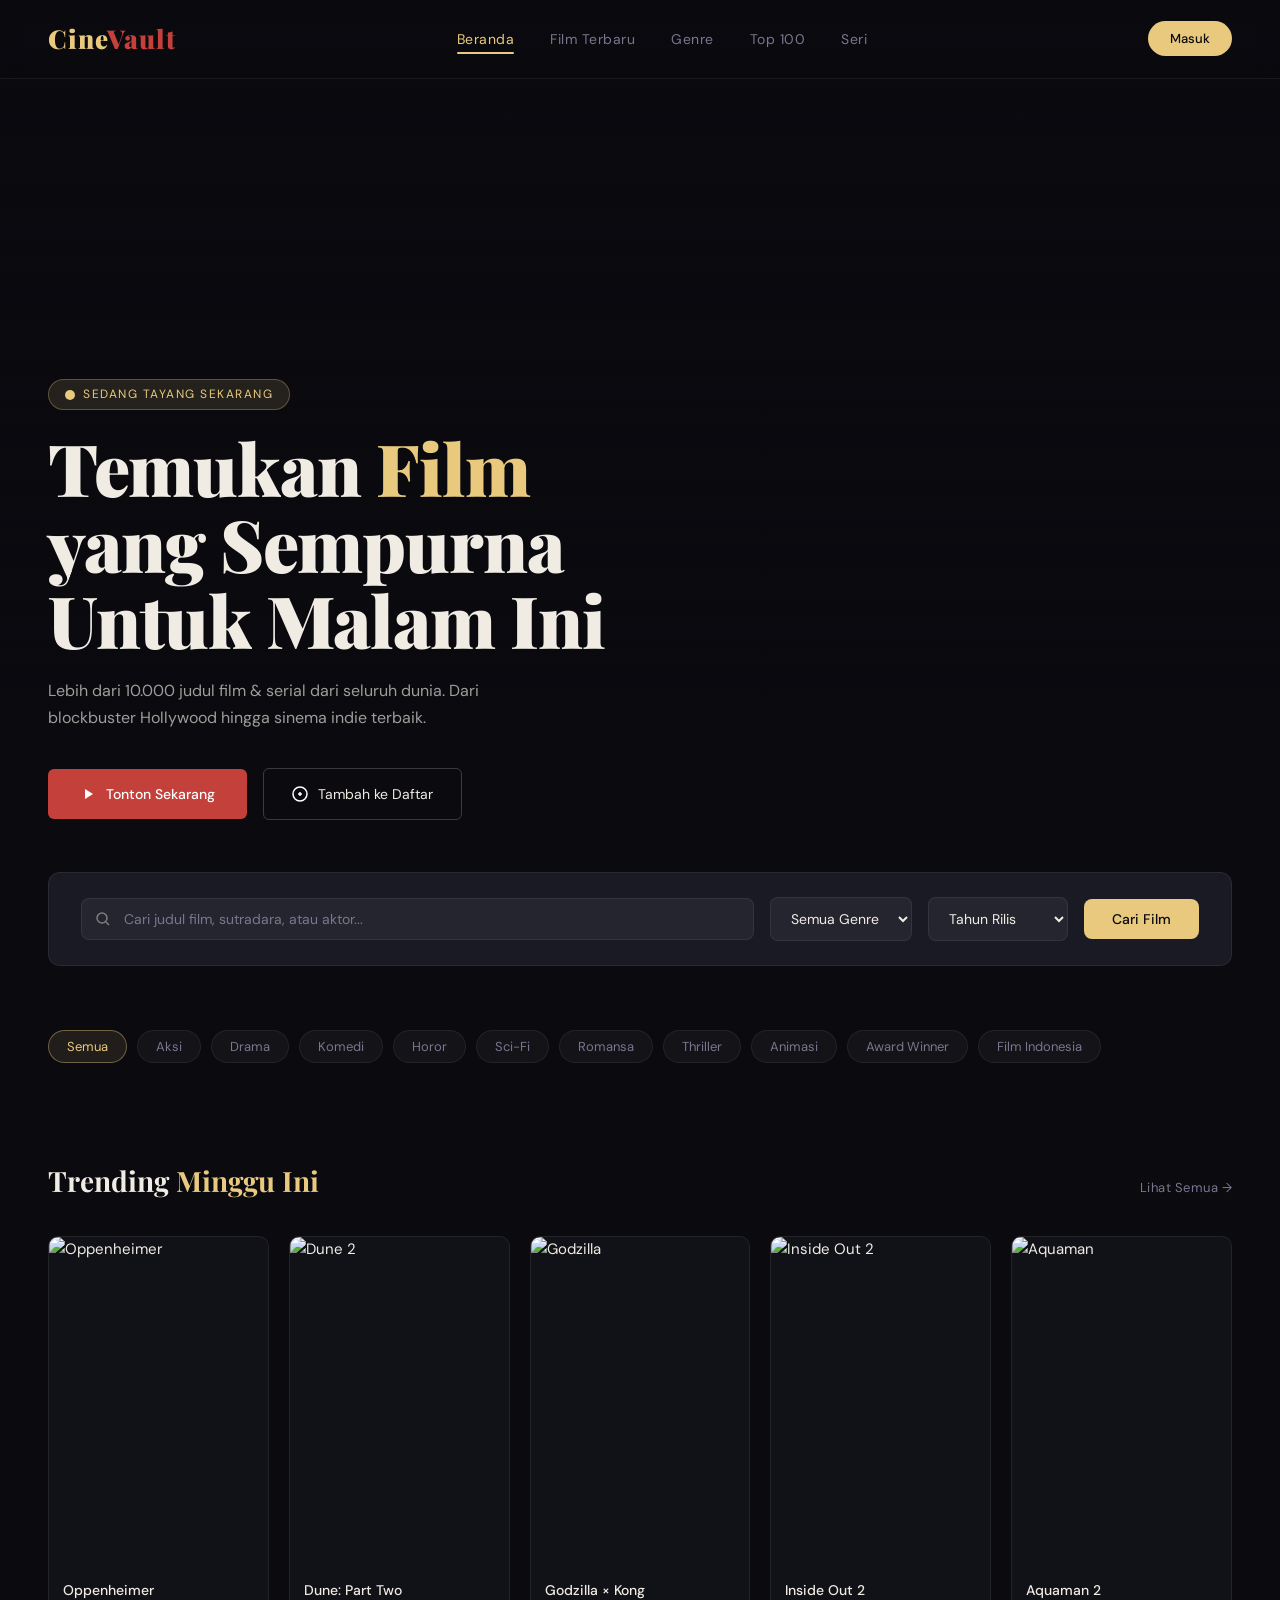
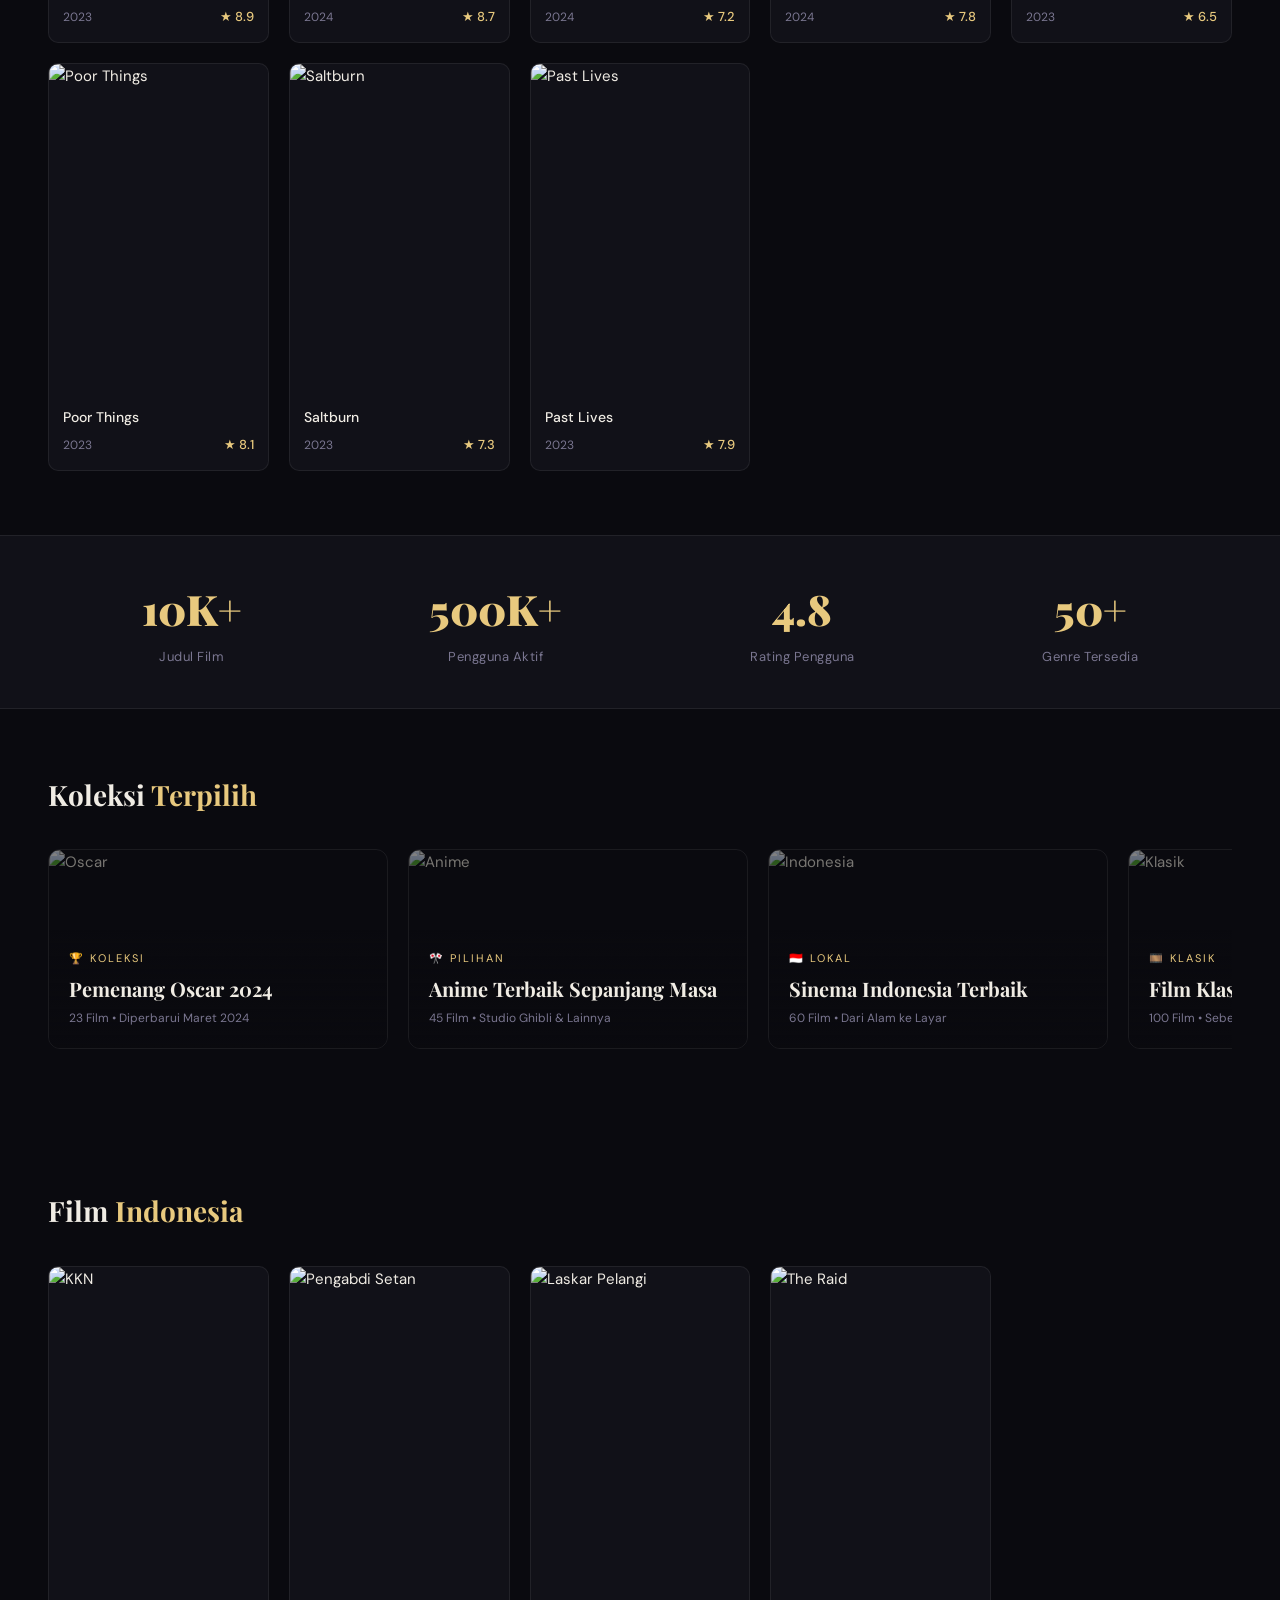
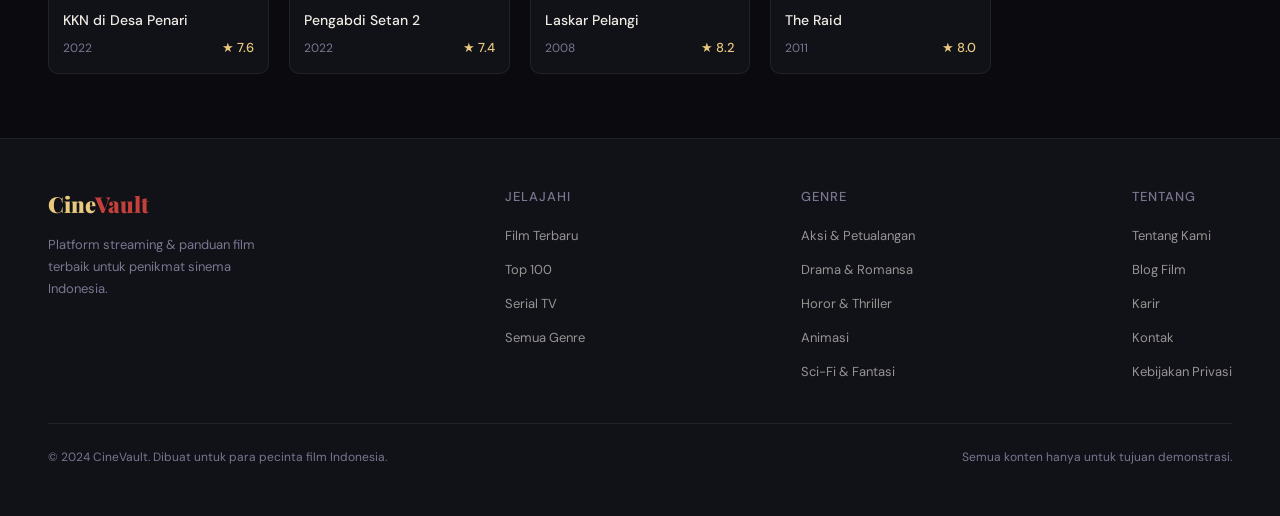
==== cinevault.html @ 52adc34c "feat: add cinevault.js for SPA navigation, modal interactions, and movie data management" ====
﻿<!DOCTYPE html>
<html lang="id">
<head>
<meta charset="UTF-8">
<meta name="viewport" content="width=device-width, initial-scale=1.0">
<title>CineVault - Temukan Film Terbaik</title>
<link href="https://fonts.googleapis.com/css2?family=Playfair+Display:wght@400;700;900&family=DM+Sans:wght@300;400;500&display=swap" rel="stylesheet">
<link rel="stylesheet" href="cinevault.css">
</head>
<body>

<!-- NAVBAR -->
<nav>
  <a class="logo" href="#" onclick="navigateTo('beranda'); return false;">Cine<span>Vault</span></a>
  <ul>
    <li><a href="#" data-page="beranda" onclick="navigateTo('beranda'); return false;">Beranda</a></li>
    <li><a href="#" data-page="terbaru" onclick="navigateTo('terbaru'); return false;">Film Terbaru</a></li>
    <li><a href="#" data-page="genre" onclick="navigateTo('genre'); return false;">Genre</a></li>
    <li><a href="#" data-page="top100" onclick="navigateTo('top100'); return false;">Top 100</a></li>
    <li><a href="#" data-page="seri" onclick="navigateTo('seri'); return false;">Seri</a></li>
  </ul>
  <button class="nav-btn">Masuk</button>
</nav>

<!-- ==================== PAGE: BERANDA ==================== -->
<div id="page-beranda" class="page active">

  <div class="hero">
    <div class="hero-bg"></div>
    <div class="hero-gradient"></div>
    <div class="hero-content">
      <div class="hero-badge">
        <svg width="10" height="10" viewBox="0 0 10 10"><circle cx="5" cy="5" r="5" fill="#e8c97e"/></svg>
        Sedang Tayang Sekarang
      </div>
      <h1>Temukan <em>Film</em><br>yang Sempurna<br>Untuk Malam Ini</h1>
      <p>Lebih dari 10.000 judul film & serial dari seluruh dunia. Dari blockbuster Hollywood hingga sinema indie terbaik.</p>
      <div class="hero-actions">
        <a class="btn-primary" href="#" onclick="openModal('oppenheimer'); return false;">
          <svg width="16" height="16" viewBox="0 0 16 16" fill="white"><polygon points="5,3 13,8 5,13"/></svg>
          Tonton Sekarang
        </a>
        <a class="btn-secondary" href="#">
          <svg width="16" height="16" viewBox="0 0 16 16" fill="none" stroke="white" stroke-width="1.5"><circle cx="8" cy="8" r="7"/><path d="M6 8h4M8 6v4"/></svg>
          Tambah ke Daftar
        </a>
      </div>
    </div>
  </div>

  <div class="search-bar">
    <div class="search-input-wrap">
      <svg width="16" height="16" viewBox="0 0 16 16" fill="none" stroke="white" stroke-width="1.5"><circle cx="7" cy="7" r="5"/><path d="m11 11 3 3"/></svg>
      <input class="search-input" type="text" placeholder="Cari judul film, sutradara, atau aktor...">
    </div>
    <select class="genre-select">
      <option>Semua Genre</option>
      <option>Aksi</option><option>Drama</option><option>Komedi</option>
      <option>Horor</option><option>Sci-Fi</option><option>Romansa</option>
      <option>Thriller</option><option>Animasi</option>
    </select>
    <select class="genre-select">
      <option>Tahun Rilis</option>
      <option>2024</option><option>2023</option><option>2022</option>
      <option>2010-2020</option><option>Klasik</option>
    </select>
    <button class="search-btn">Cari Film</button>
  </div>

  <section style="padding-bottom: 0;">
    <div class="genre-pills">
      <button class="genre-pill active">Semua</button>
      <button class="genre-pill">Aksi</button>
      <button class="genre-pill">Drama</button>
      <button class="genre-pill">Komedi</button>
      <button class="genre-pill">Horor</button>
      <button class="genre-pill">Sci-Fi</button>
      <button class="genre-pill">Romansa</button>
      <button class="genre-pill">Thriller</button>
      <button class="genre-pill">Animasi</button>
      <button class="genre-pill">Award Winner</button>
      <button class="genre-pill">Film Indonesia</button>
    </div>
  </section>

  <section>
    <div class="section-header">
      <h2 class="section-title">Trending <span>Minggu Ini</span></h2>
      <a class="see-all" href="#" onclick="navigateTo('terbaru'); return false;">Lihat Semua →</a>
    </div>
    <div class="movie-grid">
      <div class="movie-card" onclick="openModal('oppenheimer')">
        <img class="movie-poster" src="https://images.unsplash.com/photo-1594908900066-3f47337549d8?w=400&q=80" alt="Oppenheimer">
        <div class="movie-overlay"><div class="overlay-genre">Biografi • Drama</div><div class="overlay-desc">Kisah J. Robert Oppenheimer dan perannya dalam pengembangan bom atom selama Perang Dunia II.</div><button class="overlay-btn">▶ Tonton</button></div>
        <div class="movie-info"><div class="movie-title">Oppenheimer</div><div class="movie-meta"><span class="movie-year">2023</span><span class="movie-rating">★ 8.9</span></div></div>
      </div>
      <div class="movie-card" onclick="openModal('dune2')">
        <img class="movie-poster" src="https://images.unsplash.com/photo-1446776877081-d282a0f896e2?w=400&q=80" alt="Dune 2">
        <div class="movie-overlay"><div class="overlay-genre">Sci-Fi • Petualangan</div><div class="overlay-desc">Paul Atreides bersatu dengan Chani dan Fremen untuk melakukan perang suci melawan para penindas.</div><button class="overlay-btn">▶ Tonton</button></div>
        <div class="movie-info"><div class="movie-title">Dune: Part Two</div><div class="movie-meta"><span class="movie-year">2024</span><span class="movie-rating">★ 8.7</span></div></div>
      </div>
      <div class="movie-card" onclick="openModal('godzilla')">
        <img class="movie-poster" src="https://images.unsplash.com/photo-1485846234645-a62644f84728?w=400&q=80" alt="Godzilla">
        <div class="movie-overlay"><div class="overlay-genre">Aksi • Monster</div><div class="overlay-desc">Godzilla berhadapan dengan ancaman baru yang lebih mematikan dari kedalaman samudra.</div><button class="overlay-btn">▶ Tonton</button></div>
        <div class="movie-info"><div class="movie-title">Godzilla × Kong</div><div class="movie-meta"><span class="movie-year">2024</span><span class="movie-rating">★ 7.2</span></div></div>
      </div>
      <div class="movie-card" onclick="openModal('inside')">
        <img class="movie-poster" src="https://images.unsplash.com/photo-1519682337058-a94d519337bc?w=400&q=80" alt="Inside Out 2">
        <div class="movie-overlay"><div class="overlay-genre">Animasi • Keluarga</div><div class="overlay-desc">Riley kini remaja dan emosi-emosi baru hadir mengguncang dunia dalam dirinya.</div><button class="overlay-btn">▶ Tonton</button></div>
        <div class="movie-info"><div class="movie-title">Inside Out 2</div><div class="movie-meta"><span class="movie-year">2024</span><span class="movie-rating">★ 7.8</span></div></div>
      </div>
      <div class="movie-card">
        <img class="movie-poster" src="https://images.unsplash.com/photo-1509347528160-9a9e33742cdb?w=400&q=80" alt="Aquaman">
        <div class="movie-overlay"><div class="overlay-genre">Superhero • Aksi</div><div class="overlay-desc">Arthur Curry kembali sebagai Aquaman untuk menghadapi ancaman baru dari kedalaman laut.</div><button class="overlay-btn">▶ Tonton</button></div>
        <div class="movie-info"><div class="movie-title">Aquaman 2</div><div class="movie-meta"><span class="movie-year">2023</span><span class="movie-rating">★ 6.5</span></div></div>
      </div>
      <div class="movie-card">
        <img class="movie-poster" src="https://images.unsplash.com/photo-1611095564985-9c2d8c3e8d3a?w=400&q=80" alt="Poor Things">
        <div class="movie-overlay"><div class="overlay-genre">Drama • Fantasi</div><div class="overlay-desc">Seorang wanita muda yang dihidupkan kembali oleh seorang ilmuwan eksentrik menjelajahi dunia.</div><button class="overlay-btn">▶ Tonton</button></div>
        <div class="movie-info"><div class="movie-title">Poor Things</div><div class="movie-meta"><span class="movie-year">2023</span><span class="movie-rating">★ 8.1</span></div></div>
      </div>
      <div class="movie-card">
        <img class="movie-poster" src="https://images.unsplash.com/photo-1542204165-65bf26472b9b?w=400&q=80" alt="Saltburn">
        <div class="movie-overlay"><div class="overlay-genre">Thriller • Drama</div><div class="overlay-desc">Seorang mahasiswa Oxford terobsesi dengan kehidupan mewah teman baru dan keluarganya.</div><button class="overlay-btn">▶ Tonton</button></div>
        <div class="movie-info"><div class="movie-title">Saltburn</div><div class="movie-meta"><span class="movie-year">2023</span><span class="movie-rating">★ 7.3</span></div></div>
      </div>
      <div class="movie-card">
        <img class="movie-poster" src="https://images.unsplash.com/photo-1533562376170-bc66ca7e7e7b?w=400&q=80" alt="Past Lives">
        <div class="movie-overlay"><div class="overlay-genre">Romansa • Drama</div><div class="overlay-desc">Dua sahabat masa kecil yang terpisah bertemu kembali dua puluh tahun kemudian di New York.</div><button class="overlay-btn">▶ Tonton</button></div>
        <div class="movie-info"><div class="movie-title">Past Lives</div><div class="movie-meta"><span class="movie-year">2023</span><span class="movie-rating">★ 7.9</span></div></div>
      </div>
    </div>
  </section>

  <div class="stats-row">
    <div class="stats-inner">
      <div class="stat-item"><div class="stat-number">10K+</div><div class="stat-label">Judul Film</div></div>
      <div class="stat-item"><div class="stat-number">500K+</div><div class="stat-label">Pengguna Aktif</div></div>
      <div class="stat-item"><div class="stat-number">4.8</div><div class="stat-label">Rating Pengguna</div></div>
      <div class="stat-item"><div class="stat-number">50+</div><div class="stat-label">Genre Tersedia</div></div>
    </div>
  </div>

  <section>
    <div class="section-header">
      <h2 class="section-title">Koleksi <span>Terpilih</span></h2>
    </div>
    <div class="featured-scroll">
      <div class="featured-card">
        <img class="featured-bg" src="https://images.unsplash.com/photo-1531259683007-016a7b628fc3?w=700&q=80" alt="Oscar">
        <div class="featured-info"><div class="featured-label">🏆 Koleksi</div><div class="featured-title">Pemenang Oscar 2024</div><div class="featured-sub">23 Film • Diperbarui Maret 2024</div></div>
      </div>
      <div class="featured-card">
        <img class="featured-bg" src="https://images.unsplash.com/photo-1489599849927-2ee91cede3ba?w=700&q=80" alt="Anime">
        <div class="featured-info"><div class="featured-label">🎌 Pilihan</div><div class="featured-title">Anime Terbaik Sepanjang Masa</div><div class="featured-sub">45 Film • Studio Ghibli & Lainnya</div></div>
      </div>
      <div class="featured-card">
        <img class="featured-bg" src="https://images.unsplash.com/photo-1555680202-c86f0e12f086?w=700&q=80" alt="Indonesia">
        <div class="featured-info"><div class="featured-label">🇮🇩 Lokal</div><div class="featured-title">Sinema Indonesia Terbaik</div><div class="featured-sub">60 Film • Dari Alam ke Layar</div></div>
      </div>
      <div class="featured-card">
        <img class="featured-bg" src="https://images.unsplash.com/photo-1440404653325-ab127d49abc1?w=700&q=80" alt="Klasik">
        <div class="featured-info"><div class="featured-label">🎞️ Klasik</div><div class="featured-title">Film Klasik Wajib Tonton</div><div class="featured-sub">100 Film • Sebelum Era Digital</div></div>
      </div>
    </div>
  </section>

  <section>
    <div class="section-header">
      <h2 class="section-title">Film <span>Indonesia</span></h2>
    </div>
    <div class="movie-grid">
      <div class="movie-card">
        <img class="movie-poster" src="https://images.unsplash.com/photo-1552083375-1447ce886485?w=400&q=80" alt="KKN">
        <div class="movie-overlay"><div class="overlay-genre">Horor • Mistis</div><div class="overlay-desc">Enam mahasiswa KKN mengalami kejadian supranatural yang mengerikan di sebuah desa terpencil.</div><button class="overlay-btn">▶ Tonton</button></div>
        <div class="movie-info"><div class="movie-title">KKN di Desa Penari</div><div class="movie-meta"><span class="movie-year">2022</span><span class="movie-rating">★ 7.6</span></div></div>
      </div>
      <div class="movie-card">
        <img class="movie-poster" src="https://images.unsplash.com/photo-1574267432553-4b4628081c31?w=400&q=80" alt="Pengabdi Setan">
        <div class="movie-overlay"><div class="overlay-genre">Horor • Thriller</div><div class="overlay-desc">Teror berlanjut dalam sekuel film horor terlaris Indonesia yang menggemparkan.</div><button class="overlay-btn">▶ Tonton</button></div>
        <div class="movie-info"><div class="movie-title">Pengabdi Setan 2</div><div class="movie-meta"><span class="movie-year">2022</span><span class="movie-rating">★ 7.4</span></div></div>
      </div>
      <div class="movie-card">
        <img class="movie-poster" src="https://images.unsplash.com/photo-1600267204091-5c1ab8b10c02?w=400&q=80" alt="Laskar Pelangi">
        <div class="movie-overlay"><div class="overlay-genre">Drama • Keluarga</div><div class="overlay-desc">Kisah mengharukan tentang ikatan keluarga dan perjuangan dalam balutan keindahan alam Nusantara.</div><button class="overlay-btn">▶ Tonton</button></div>
        <div class="movie-info"><div class="movie-title">Laskar Pelangi</div><div class="movie-meta"><span class="movie-year">2008</span><span class="movie-rating">★ 8.2</span></div></div>
      </div>
      <div class="movie-card">
        <img class="movie-poster" src="https://images.unsplash.com/photo-1506905925346-21bda4d32df4?w=400&q=80" alt="The Raid">
        <div class="movie-overlay"><div class="overlay-genre">Aksi • Laga</div><div class="overlay-desc">Tim SWAT terjebak di sebuah gedung kumuh yang dikuasai bandit berbahaya di Jakarta.</div><button class="overlay-btn">▶ Tonton</button></div>
        <div class="movie-info"><div class="movie-title">The Raid</div><div class="movie-meta"><span class="movie-year">2011</span><span class="movie-rating">★ 8.0</span></div></div>
      </div>
    </div>
  </section>

  <footer>
    <div class="footer-inner">
      <div>
        <div class="footer-logo">Cine<span>Vault</span></div>
        <div class="footer-desc">Platform streaming & panduan film terbaik untuk penikmat sinema Indonesia.</div>
      </div>
      <div class="footer-col">
        <h4>Jelajahi</h4>
        <ul>
          <li><a href="#" onclick="navigateTo('terbaru'); return false;">Film Terbaru</a></li>
          <li><a href="#" onclick="navigateTo('top100'); return false;">Top 100</a></li>
          <li><a href="#" onclick="navigateTo('seri'); return false;">Serial TV</a></li>
          <li><a href="#" onclick="navigateTo('genre'); return false;">Semua Genre</a></li>
        </ul>
      </div>
      <div class="footer-col">
        <h4>Genre</h4>
        <ul>
          <li><a href="#" onclick="navigateTo('genre'); return false;">Aksi & Petualangan</a></li>
          <li><a href="#" onclick="navigateTo('genre'); return false;">Drama & Romansa</a></li>
          <li><a href="#" onclick="navigateTo('genre'); return false;">Horor & Thriller</a></li>
          <li><a href="#" onclick="navigateTo('genre'); return false;">Animasi</a></li>
          <li><a href="#" onclick="navigateTo('genre'); return false;">Sci-Fi & Fantasi</a></li>
        </ul>
      </div>
      <div class="footer-col">
        <h4>Tentang</h4>
        <ul>
          <li><a href="#">Tentang Kami</a></li>
          <li><a href="#">Blog Film</a></li>
          <li><a href="#">Karir</a></li>
          <li><a href="#">Kontak</a></li>
          <li><a href="#">Kebijakan Privasi</a></li>
        </ul>
      </div>
    </div>
    <div class="footer-bottom">
      <p>© 2024 CineVault. Dibuat untuk para pecinta film Indonesia.</p>
      <p>Semua konten hanya untuk tujuan demonstrasi.</p>
    </div>
  </footer>

</div><!-- /page-beranda -->


<!-- ==================== PAGE: FILM TERBARU ==================== -->
<div id="page-terbaru" class="page">
  <div class="page-hero">
    <h1 class="page-hero-title">Film <em>Terbaru</em></h1>
    <p class="page-hero-sub">Update setiap minggu — film-film paling anyar dari seluruh penjuru dunia</p>
  </div>
  <section>
    <div class="section-header">
      <h2 class="section-title">Rilis <span>2024</span></h2>
    </div>
    <div class="movie-grid">
      <div class="movie-card" onclick="openModal('dune2')">
        <img class="movie-poster" src="https://images.unsplash.com/photo-1446776877081-d282a0f896e2?w=400&q=80" alt="Dune 2">
        <div class="movie-overlay"><div class="overlay-genre">Sci-Fi • Epik</div><div class="overlay-desc">Kelanjutan epik Paul Atreides di planet gurun Arrakis.</div><button class="overlay-btn">▶ Tonton</button></div>
        <div class="movie-info"><div class="movie-title">Dune: Part Two</div><div class="movie-meta"><span class="movie-year">Mar 2024</span><span class="movie-rating">★ 8.7</span></div></div>
      </div>
      <div class="movie-card" onclick="openModal('godzilla')">
        <img class="movie-poster" src="https://images.unsplash.com/photo-1485846234645-a62644f84728?w=400&q=80" alt="Godzilla">
        <div class="movie-overlay"><div class="overlay-genre">Aksi • Monster</div><div class="overlay-desc">Dua titan bersatu melawan ancaman baru yang lebih mematikan.</div><button class="overlay-btn">▶ Tonton</button></div>
        <div class="movie-info"><div class="movie-title">Godzilla × Kong</div><div class="movie-meta"><span class="movie-year">Apr 2024</span><span class="movie-rating">★ 7.2</span></div></div>
      </div>
      <div class="movie-card" onclick="openModal('inside')">
        <img class="movie-poster" src="https://images.unsplash.com/photo-1519682337058-a94d519337bc?w=400&q=80" alt="Inside Out 2">
        <div class="movie-overlay"><div class="overlay-genre">Animasi • Keluarga</div><div class="overlay-desc">Emosi baru hadir saat Riley memasuki masa remaja.</div><button class="overlay-btn">▶ Tonton</button></div>
        <div class="movie-info"><div class="movie-title">Inside Out 2</div><div class="movie-meta"><span class="movie-year">Jun 2024</span><span class="movie-rating">★ 7.8</span></div></div>
      </div>
      <div class="movie-card">
        <img class="movie-poster" src="https://images.unsplash.com/photo-1509347528160-9a9e33742cdb?w=400&q=80" alt="Furiosa">
        <div class="movie-overlay"><div class="overlay-genre">Aksi • Post-Apocalyptic</div><div class="overlay-desc">Kisah asal-usul Furiosa sebelum bertemu Mad Max.</div><button class="overlay-btn">▶ Tonton</button></div>
        <div class="movie-info"><div class="movie-title">Furiosa</div><div class="movie-meta"><span class="movie-year">Mei 2024</span><span class="movie-rating">★ 7.8</span></div></div>
      </div>
      <div class="movie-card">
        <img class="movie-poster" src="https://images.unsplash.com/photo-1611095564985-9c2d8c3e8d3a?w=400&q=80" alt="Civil War">
        <div class="movie-overlay"><div class="overlay-genre">Drama • Perang</div><div class="overlay-desc">Jurnalis meliput perang saudara yang memporak-porandakan Amerika.</div><button class="overlay-btn">▶ Tonton</button></div>
        <div class="movie-info"><div class="movie-title">Civil War</div><div class="movie-meta"><span class="movie-year">Apr 2024</span><span class="movie-rating">★ 7.3</span></div></div>
      </div>
      <div class="movie-card">
        <img class="movie-poster" src="https://images.unsplash.com/photo-1542204165-65bf26472b9b?w=400&q=80" alt="Alien">
        <div class="movie-overlay"><div class="overlay-genre">Sci-Fi • Horor</div><div class="overlay-desc">Generasi muda menghadapi alien paling mematikan di antariksa.</div><button class="overlay-btn">▶ Tonton</button></div>
        <div class="movie-info"><div class="movie-title">Alien: Romulus</div><div class="movie-meta"><span class="movie-year">Agu 2024</span><span class="movie-rating">★ 7.4</span></div></div>
      </div>
    </div>

    <div class="section-header" style="margin-top: 56px;">
      <h2 class="section-title">Segera <span>Hadir</span></h2>
    </div>
    <div class="coming-soon-list">
      <div class="coming-card">
        <div class="coming-date">Nov 2024</div>
        <div class="coming-info">
          <div class="coming-title">Gladiator II</div>
          <div class="coming-genre">Aksi • Sejarah • Epik</div>
          <div class="coming-desc">Sequel dari film pemenang Oscar, kembali ke arena Colosseum Roma yang megah.</div>
        </div>
        <div class="coming-badge">Segera</div>
      </div>
      <div class="coming-card">
        <div class="coming-date">Des 2024</div>
        <div class="coming-info">
          <div class="coming-title">Mufasa: The Lion King</div>
          <div class="coming-genre">Animasi • Petualangan • Musikal</div>
          <div class="coming-desc">Kisah asal usul Mufasa, raja hutan yang legendaris sebelum kelahiran Simba.</div>
        </div>
        <div class="coming-badge">Segera</div>
      </div>
      <div class="coming-card">
        <div class="coming-date">2025</div>
        <div class="coming-info">
          <div class="coming-title">Avatar 3</div>
          <div class="coming-genre">Sci-Fi • Fantasi • Petualangan</div>
          <div class="coming-desc">Jake Sully dan Neytiri kembali menghadapi ancaman baru di dunia Pandora yang memukau.</div>
        </div>
        <div class="coming-badge">Akan Datang</div>
      </div>
    </div>
  </section>
</div>

<!-- ==================== PAGE: GENRE ==================== -->
<div id="page-genre" class="page">
  <div class="page-hero">
    <h1 class="page-hero-title">Jelajahi <em>Genre</em></h1>
    <p class="page-hero-sub">Temukan film sesuai suasana hatimu hari ini</p>
  </div>
  <section>
    <div class="genre-big-grid">
      <div class="genre-big-card" style="--gc: #8a1a17;"><div class="genre-icon">🎬</div><div class="genre-big-name">Aksi</div><div class="genre-big-count">1.240 Film</div></div>
      <div class="genre-big-card" style="--gc: #1a3a6a;"><div class="genre-icon">💔</div><div class="genre-big-name">Drama</div><div class="genre-big-count">2.108 Film</div></div>
      <div class="genre-big-card" style="--gc: #6a5000;"><div class="genre-icon">😂</div><div class="genre-big-name">Komedi</div><div class="genre-big-count">980 Film</div></div>
      <div class="genre-big-card" style="--gc: #0f2e22;"><div class="genre-icon">👻</div><div class="genre-big-name">Horor</div><div class="genre-big-count">756 Film</div></div>
      <div class="genre-big-card" style="--gc: #0d1f3c;"><div class="genre-icon">🚀</div><div class="genre-big-name">Sci-Fi</div><div class="genre-big-count">634 Film</div></div>
      <div class="genre-big-card" style="--gc: #3d1a4d;"><div class="genre-icon">❤️</div><div class="genre-big-name">Romansa</div><div class="genre-big-count">890 Film</div></div>
      <div class="genre-big-card" style="--gc: #2a2a0d;"><div class="genre-icon">🔪</div><div class="genre-big-name">Thriller</div><div class="genre-big-count">710 Film</div></div>
      <div class="genre-big-card" style="--gc: #0d3030;"><div class="genre-icon">🎨</div><div class="genre-big-name">Animasi</div><div class="genre-big-count">430 Film</div></div>
      <div class="genre-big-card" style="--gc: #2d1a00;"><div class="genre-icon">🗺️</div><div class="genre-big-name">Petualangan</div><div class="genre-big-count">560 Film</div></div>
      <div class="genre-big-card" style="--gc: #1a2d1a;"><div class="genre-icon">📜</div><div class="genre-big-name">Sejarah</div><div class="genre-big-count">320 Film</div></div>
    </div>
  </section>
</div>

<!-- ==================== PAGE: TOP 100 ==================== -->
<div id="page-top100" class="page">
  <div class="page-hero">
    <h1 class="page-hero-title">Top <em>100</em></h1>
    <p class="page-hero-sub">Film-film terbaik sepanjang masa versi pengguna CineVault</p>
  </div>
  <section>
    <div class="top-list">
      <div class="top-item" onclick="openModal('oppenheimer')">
        <div class="top-rank">01</div>
        <img class="top-thumb" src="https://images.unsplash.com/photo-1594908900066-3f47337549d8?w=120&q=80" alt="Oppenheimer">
        <div class="top-info"><div class="top-title">Oppenheimer</div><div class="top-meta">Christopher Nolan • 2023 • Biografi, Drama</div></div>
        <div class="top-score">★ 8.9</div>
      </div>
      <div class="top-item" onclick="openModal('dune2')">
        <div class="top-rank">02</div>
        <img class="top-thumb" src="https://images.unsplash.com/photo-1446776877081-d282a0f896e2?w=120&q=80" alt="Dune 2">
        <div class="top-info"><div class="top-title">Dune: Part Two</div><div class="top-meta">Denis Villeneuve • 2024 • Sci-Fi, Epik</div></div>
        <div class="top-score">★ 8.7</div>
      </div>
      <div class="top-item">
        <div class="top-rank">03</div>
        <img class="top-thumb" src="https://images.unsplash.com/photo-1533562376170-bc66ca7e7e7b?w=120&q=80" alt="Past Lives">
        <div class="top-info"><div class="top-title">Past Lives</div><div class="top-meta">Celine Song • 2023 • Romansa, Drama</div></div>
        <div class="top-score">★ 7.9</div>
      </div>
      <div class="top-item" onclick="openModal('inside')">
        <div class="top-rank">04</div>
        <img class="top-thumb" src="https://images.unsplash.com/photo-1519682337058-a94d519337bc?w=120&q=80" alt="Inside Out 2">
        <div class="top-info"><div class="top-title">Inside Out 2</div><div class="top-meta">Kelsey Mann • 2024 • Animasi, Keluarga</div></div>
        <div class="top-score">★ 7.8</div>
      </div>
      <div class="top-item">
        <div class="top-rank">05</div>
        <img class="top-thumb" src="https://images.unsplash.com/photo-1611095564985-9c2d8c3e8d3a?w=120&q=80" alt="Poor Things">
        <div class="top-info"><div class="top-title">Poor Things</div><div class="top-meta">Yorgos Lanthimos • 2023 • Drama, Fantasi</div></div>
        <div class="top-score">★ 8.1</div>
      </div>
      <div class="top-item">
        <div class="top-rank">06</div>
        <img class="top-thumb" src="https://images.unsplash.com/photo-1506905925346-21bda4d32df4?w=120&q=80" alt="The Raid">
        <div class="top-info"><div class="top-title">The Raid</div><div class="top-meta">Gareth Evans • 2011 • Aksi, Laga</div></div>
        <div class="top-score">★ 8.0</div>
      </div>
      <div class="top-item">
        <div class="top-rank">07</div>
        <img class="top-thumb" src="https://images.unsplash.com/photo-1600267204091-5c1ab8b10c02?w=120&q=80" alt="Laskar Pelangi">
        <div class="top-info"><div class="top-title">Laskar Pelangi</div><div class="top-meta">Riri Riza • 2008 • Drama, Keluarga</div></div>
        <div class="top-score">★ 8.2</div>
      </div>
      <div class="top-item">
        <div class="top-rank">08</div>
        <img class="top-thumb" src="https://images.unsplash.com/photo-1542204165-65bf26472b9b?w=120&q=80" alt="Saltburn">
        <div class="top-info"><div class="top-title">Saltburn</div><div class="top-meta">Emerald Fennell • 2023 • Thriller, Drama</div></div>
        <div class="top-score">★ 7.3</div>
      </div>
    </div>
    <p class="top-note">Menampilkan 8 dari 100 film. Daftar lengkap segera hadir.</p>
  </section>
</div>

<!-- ==================== PAGE: SERI ==================== -->
<div id="page-seri" class="page">
  <div class="page-hero">
    <h1 class="page-hero-title">Serial <em>TV</em></h1>
    <p class="page-hero-sub">Binge-worthy series dari seluruh dunia — K-Drama, Hollywood, hingga serial lokal</p>
  </div>
  <section>
    <div class="section-header">
      <h2 class="section-title">Sedang <span>Populer</span></h2>
    </div>
    <div class="movie-grid">
      <div class="movie-card">
        <img class="movie-poster" src="https://images.unsplash.com/photo-1485846234645-a62644f84728?w=400&q=80" alt="The Bear">
        <div class="movie-overlay"><div class="overlay-genre">Drama • Kuliner</div><div class="overlay-desc">Seorang koki berbintang kembali ke kampung halaman untuk mengelola restoran keluarganya.</div><button class="overlay-btn">▶ Tonton</button></div>
        <div class="movie-info"><div class="movie-title">The Bear</div><div class="movie-meta"><span class="movie-year">S3 • 2024</span><span class="movie-rating">★ 9.0</span></div></div>
      </div>
      <div class="movie-card">
        <img class="movie-poster" src="https://images.unsplash.com/photo-1446776877081-d282a0f896e2?w=400&q=80" alt="Shogun">
        <div class="movie-overlay"><div class="overlay-genre">Drama • Sejarah</div><div class="overlay-desc">Navigator Inggris terdampar di Jepang feodal dan terseret perebutan kekuasaan.</div><button class="overlay-btn">▶ Tonton</button></div>
        <div class="movie-info"><div class="movie-title">Shogun</div><div class="movie-meta"><span class="movie-year">S1 • 2024</span><span class="movie-rating">★ 8.9</span></div></div>
      </div>
      <div class="movie-card">
        <img class="movie-poster" src="https://images.unsplash.com/photo-1519682337058-a94d519337bc?w=400&q=80" alt="Baby Reindeer">
        <div class="movie-overlay"><div class="overlay-genre">Thriller • True Story</div><div class="overlay-desc">Komika menghadapi stalking yang mengubah hidupnya selamanya. Kisah nyata yang menegangkan.</div><button class="overlay-btn">▶ Tonton</button></div>
        <div class="movie-info"><div class="movie-title">Baby Reindeer</div><div class="movie-meta"><span class="movie-year">Mini • 2024</span><span class="movie-rating">★ 8.2</span></div></div>
      </div>
      <div class="movie-card">
        <img class="movie-poster" src="https://images.unsplash.com/photo-1509347528160-9a9e33742cdb?w=400&q=80" alt="House of Dragon">
        <div class="movie-overlay"><div class="overlay-genre">Fantasi • Drama • Epik</div><div class="overlay-desc">Perang saudara House Targaryen dalam perebutan Iron Throne yang berdarah.</div><button class="overlay-btn">▶ Tonton</button></div>
        <div class="movie-info"><div class="movie-title">House of the Dragon</div><div class="movie-meta"><span class="movie-year">S2 • 2024</span><span class="movie-rating">★ 8.4</span></div></div>
      </div>
    </div>

    <div class="section-header" style="margin-top: 56px;">
      <h2 class="section-title">K-Drama <span>Pilihan</span></h2>
    </div>
    <div class="movie-grid">
      <div class="movie-card">
        <img class="movie-poster" src="https://images.unsplash.com/photo-1542204165-65bf26472b9b?w=400&q=80" alt="My Mister">
        <div class="movie-overlay"><div class="overlay-genre">Drama Korea</div><div class="overlay-desc">Pertemuan dua jiwa yang sama-sama terluka mengubah kehidupan mereka selamanya.</div><button class="overlay-btn">▶ Tonton</button></div>
        <div class="movie-info"><div class="movie-title">My Mister</div><div class="movie-meta"><span class="movie-year">2018</span><span class="movie-rating">★ 9.2</span></div></div>
      </div>
      <div class="movie-card">
        <img class="movie-poster" src="https://images.unsplash.com/photo-1533562376170-bc66ca7e7e7b?w=400&q=80" alt="Crash Landing">
        <div class="movie-overlay"><div class="overlay-genre">Romansa • Drama Korea</div><div class="overlay-desc">Chaebol Korea Selatan tidak sengaja mendarat di Korea Utara dan jatuh cinta.</div><button class="overlay-btn">▶ Tonton</button></div>
        <div class="movie-info"><div class="movie-title">Crash Landing on You</div><div class="movie-meta"><span class="movie-year">2020</span><span class="movie-rating">★ 8.7</span></div></div>
      </div>
      <div class="movie-card">
        <img class="movie-poster" src="https://images.unsplash.com/photo-1611095564985-9c2d8c3e8d3a?w=400&q=80" alt="Squid Game">
        <div class="movie-overlay"><div class="overlay-genre">Thriller • Drama Korea</div><div class="overlay-desc">456 peserta berhutang besar bertaruh nyawa dalam permainan anak-anak berbahaya.</div><button class="overlay-btn">▶ Tonton</button></div>
        <div class="movie-info"><div class="movie-title">Squid Game S2</div><div class="movie-meta"><span class="movie-year">2024</span><span class="movie-rating">★ 8.0</span></div></div>
      </div>
      <div class="movie-card">
        <img class="movie-poster" src="https://images.unsplash.com/photo-1574267432553-4b4628081c31?w=400&q=80" alt="Signal">
        <div class="movie-overlay"><div class="overlay-genre">Misteri • Thriller Korea</div><div class="overlay-desc">Detektif masa kini berkomunikasi dengan detektif masa lalu lewat walkie-talkie ajaib.</div><button class="overlay-btn">▶ Tonton</button></div>
        <div class="movie-info"><div class="movie-title">Signal</div><div class="movie-meta"><span class="movie-year">2016</span><span class="movie-rating">★ 9.0</span></div></div>
      </div>
    </div>
  </section>
</div>

<!-- MODAL -->
<div class="modal-overlay" id="modal" onclick="if(event.target===this)closeModal()">
  <div class="modal" id="modal-content">
    <img class="modal-poster" id="modal-poster" src="" alt="">
    <div class="modal-body">
      <div id="modal-genre" class="modal-genre-badge"></div>
      <h2 class="modal-title" id="modal-title"></h2>
      <div class="modal-meta">
        <span id="modal-year"></span>
        <span id="modal-duration"></span>
        <span id="modal-rating"></span>
      </div>
      <p class="modal-desc" id="modal-desc"></p>
      <div class="modal-cast">
        <h4>Pemeran Utama</h4>
        <div class="cast-list" id="modal-cast"></div>
      </div>
      <div class="modal-actions">
        <button class="btn-primary">▶ Tonton Sekarang</button>
        <button class="btn-secondary">+ Daftar Tonton</button>
      </div>
    </div>
  </div>
</div>

<script src="cinevault.js" defer></script>
</body>
</html>
---- cinevault.css ----
*, *::before, *::after { box-sizing: border-box; margin: 0; padding: 0; }

:root {
  --bg: #0a0a0f;
  --bg2: #111118;
  --bg3: #1a1a24;
  --accent: #e8c97e;
  --accent2: #c4403a;
  --text: #f0ece4;
  --muted: #7a7690;
  --border: rgba(255,255,255,0.07);
  --gold: #e8c97e;
}

html { scroll-behavior: smooth; }

body {
  background: var(--bg);
  color: var(--text);
  font-family: 'DM Sans', sans-serif;
  font-size: 15px;
  line-height: 1.6;
  overflow-x: hidden;
}

/* ── PAGE SYSTEM ── */
.page {
  display: none;
  opacity: 0;
  animation: fadeIn 0.35s ease forwards;
}
.page.active {
  display: block;
}
@keyframes fadeIn {
  from { opacity: 0; transform: translateY(10px); }
  to   { opacity: 1; transform: translateY(0); }
}

/* ── NAVBAR ── */
nav {
  position: fixed;
  top: 0; left: 0; right: 0;
  z-index: 100;
  display: flex;
  align-items: center;
  justify-content: space-between;
  padding: 18px 48px;
  background: linear-gradient(to bottom, rgba(10,10,15,0.95), transparent);
  backdrop-filter: blur(8px);
  border-bottom: 1px solid var(--border);
}
.logo {
  font-family: 'Playfair Display', serif;
  font-size: 26px;
  font-weight: 900;
  letter-spacing: 1px;
  color: var(--accent);
  text-decoration: none;
}
.logo span { color: var(--accent2); }
nav ul { list-style: none; display: flex; gap: 36px; }
nav ul a {
  color: var(--muted);
  text-decoration: none;
  font-size: 14px;
  font-weight: 400;
  letter-spacing: 0.5px;
  transition: color 0.2s;
  position: relative;
  padding-bottom: 4px;
}
nav ul a:hover { color: var(--text); }
nav ul a.nav-active {
  color: var(--accent);
}
nav ul a.nav-active::after {
  content: '';
  position: absolute;
  bottom: -2px;
  left: 0; right: 0;
  height: 2px;
  background: var(--accent);
  border-radius: 2px;
}
.nav-btn {
  background: var(--accent);
  color: #0a0a0f;
  border: none;
  padding: 9px 22px;
  border-radius: 40px;
  font-size: 13px;
  font-weight: 500;
  cursor: pointer;
  font-family: 'DM Sans', sans-serif;
  transition: opacity 0.2s;
}
.nav-btn:hover { opacity: 0.85; }

/* ── HERO ── */
.hero {
  min-height: 100vh;
  position: relative;
  display: flex;
  align-items: flex-end;
  padding: 0 48px 80px;
  overflow: hidden;
}
.hero-bg {
  position: absolute;
  inset: 0;
  background-image: url('https://images.unsplash.com/photo-1536440136628-849c177e76a1?w=1600&q=80');
  background-size: cover;
  background-position: center top;
  filter: brightness(0.35);
}
.hero-gradient {
  position: absolute;
  inset: 0;
  background: linear-gradient(to top, #0a0a0f 20%, rgba(10,10,15,0.4) 60%, transparent);
}
.hero-content { position: relative; z-index: 2; max-width: 680px; }
.hero-badge {
  display: inline-flex;
  align-items: center;
  gap: 8px;
  background: rgba(232,201,126,0.12);
  border: 1px solid rgba(232,201,126,0.3);
  border-radius: 40px;
  padding: 5px 16px;
  font-size: 12px;
  color: var(--accent);
  letter-spacing: 1.5px;
  text-transform: uppercase;
  margin-bottom: 20px;
}
.hero h1 {
  font-family: 'Playfair Display', serif;
  font-size: clamp(44px, 6vw, 72px);
  font-weight: 900;
  line-height: 1.05;
  margin-bottom: 20px;
  letter-spacing: -1px;
}
.hero h1 em { color: var(--accent); font-style: normal; }
.hero p { color: rgba(240,236,228,0.65); font-size: 16px; max-width: 500px; margin-bottom: 36px; line-height: 1.7; }
.hero-actions { display: flex; gap: 16px; align-items: center; }

/* ── PAGE HERO (non-beranda pages) ── */
.page-hero {
  padding: 140px 48px 48px;
  border-bottom: 1px solid var(--border);
  margin-bottom: 0;
}
.page-hero-title {
  font-family: 'Playfair Display', serif;
  font-size: clamp(36px, 5vw, 60px);
  font-weight: 900;
  line-height: 1.05;
  margin-bottom: 12px;
}
.page-hero-title em { color: var(--accent); font-style: normal; }
.page-hero-sub { color: var(--muted); font-size: 16px; }

/* ── BUTTONS ── */
.btn-primary {
  background: var(--accent2);
  color: #fff;
  border: none;
  padding: 14px 32px;
  border-radius: 6px;
  font-size: 14px;
  font-weight: 500;
  cursor: pointer;
  font-family: 'DM Sans', sans-serif;
  display: flex;
  align-items: center;
  gap: 10px;
  transition: background 0.2s;
  text-decoration: none;
}
.btn-primary:hover { background: #d63833; }
.btn-secondary {
  background: transparent;
  color: var(--text);
  border: 1px solid rgba(255,255,255,0.2);
  padding: 14px 28px;
  border-radius: 6px;
  font-size: 14px;
  cursor: pointer;
  font-family: 'DM Sans', sans-serif;
  transition: border-color 0.2s;
  text-decoration: none;
  display: flex;
  align-items: center;
  gap: 10px;
}
.btn-secondary:hover { border-color: rgba(255,255,255,0.5); }

/* ── SEARCH BAR ── */
.search-bar {
  position: relative;
  z-index: 10;
  margin: -28px 48px 0;
  background: var(--bg3);
  border: 1px solid var(--border);
  border-radius: 12px;
  padding: 24px 32px;
  display: flex;
  gap: 16px;
  align-items: center;
}
.search-input-wrap { flex: 1; position: relative; }
.search-input-wrap svg { position: absolute; left: 14px; top: 50%; transform: translateY(-50%); opacity: 0.4; }
.search-input {
  width: 100%;
  background: rgba(255,255,255,0.05);
  border: 1px solid var(--border);
  border-radius: 8px;
  padding: 11px 16px 11px 42px;
  color: var(--text);
  font-size: 14px;
  font-family: 'DM Sans', sans-serif;
  outline: none;
  transition: border-color 0.2s;
}
.search-input:focus { border-color: var(--accent); }
.search-input::placeholder { color: var(--muted); }
select.genre-select {
  background: rgba(255,255,255,0.05);
  border: 1px solid var(--border);
  border-radius: 8px;
  padding: 11px 16px;
  color: var(--text);
  font-size: 14px;
  font-family: 'DM Sans', sans-serif;
  outline: none;
  min-width: 140px;
  cursor: pointer;
}
select.genre-select option { background: #1a1a24; }
.search-btn {
  background: var(--accent);
  color: #0a0a0f;
  border: none;
  padding: 11px 28px;
  border-radius: 8px;
  font-size: 14px;
  font-weight: 500;
  cursor: pointer;
  font-family: 'DM Sans', sans-serif;
  white-space: nowrap;
  transition: opacity 0.2s;
}
.search-btn:hover { opacity: 0.85; }

/* ── SECTIONS ── */
section { padding: 64px 48px; }
.section-header {
  display: flex;
  align-items: baseline;
  justify-content: space-between;
  margin-bottom: 32px;
}
.section-title { font-family: 'Playfair Display', serif; font-size: 28px; font-weight: 700; }
.section-title span { color: var(--accent); }
.see-all { color: var(--muted); font-size: 13px; text-decoration: none; letter-spacing: 0.5px; cursor: pointer; }
.see-all:hover { color: var(--text); }

/* ── MOVIE GRID ── */
.movie-grid { display: grid; grid-template-columns: repeat(auto-fill, minmax(190px, 1fr)); gap: 20px; }
.movie-card {
  border-radius: 10px;
  overflow: hidden;
  background: var(--bg2);
  border: 1px solid var(--border);
  cursor: pointer;
  transition: transform 0.25s, border-color 0.25s;
  position: relative;
}
.movie-card:hover { transform: translateY(-6px); border-color: rgba(232,201,126,0.3); }
.movie-poster { width: 100%; aspect-ratio: 2/3; object-fit: cover; display: block; }
.movie-info { padding: 14px; }
.movie-title { font-size: 14px; font-weight: 500; margin-bottom: 6px; white-space: nowrap; overflow: hidden; text-overflow: ellipsis; }
.movie-meta { display: flex; align-items: center; justify-content: space-between; }
.movie-year { color: var(--muted); font-size: 12px; }
.movie-rating { display: flex; align-items: center; gap: 4px; font-size: 13px; color: var(--accent); font-weight: 500; }
.movie-overlay {
  position: absolute;
  inset: 0;
  background: linear-gradient(to top, rgba(10,10,15,0.92) 30%, transparent 70%);
  opacity: 0;
  transition: opacity 0.25s;
  display: flex;
  flex-direction: column;
  justify-content: flex-end;
  padding: 16px;
}
.movie-card:hover .movie-overlay { opacity: 1; }
.overlay-genre { font-size: 11px; color: var(--accent); letter-spacing: 1px; text-transform: uppercase; margin-bottom: 6px; }
.overlay-desc { font-size: 12px; color: rgba(240,236,228,0.75); line-height: 1.5; display: -webkit-box; -webkit-line-clamp: 3; -webkit-box-orient: vertical; overflow: hidden; margin-bottom: 12px; }
.overlay-btn {
  display: inline-flex;
  align-items: center;
  gap: 6px;
  background: var(--accent2);
  color: #fff;
  border: none;
  padding: 8px 14px;
  border-radius: 5px;
  font-size: 12px;
  cursor: pointer;
  font-family: 'DM Sans', sans-serif;
  align-self: flex-start;
}

/* ── FEATURED ROW ── */
.featured-scroll {
  display: flex;
  gap: 20px;
  overflow-x: auto;
  padding-bottom: 12px;
  scrollbar-width: thin;
  scrollbar-color: var(--bg3) transparent;
}
.featured-card {
  min-width: 340px;
  height: 200px;
  border-radius: 12px;
  overflow: hidden;
  position: relative;
  cursor: pointer;
  flex-shrink: 0;
  border: 1px solid var(--border);
  transition: transform 0.25s;
}
.featured-card:hover { transform: scale(1.02); }
.featured-bg { width: 100%; height: 100%; object-fit: cover; filter: brightness(0.5); display: block; }
.featured-info {
  position: absolute;
  bottom: 0; left: 0; right: 0;
  padding: 20px;
  background: linear-gradient(to top, rgba(10,10,15,0.9), transparent);
}
.featured-label { font-size: 11px; letter-spacing: 2px; text-transform: uppercase; color: var(--accent); margin-bottom: 6px; }
.featured-title { font-family: 'Playfair Display', serif; font-size: 20px; font-weight: 700; }
.featured-sub { font-size: 12px; color: var(--muted); margin-top: 4px; }

/* ── STATS ── */
.stats-row { background: var(--bg2); border-top: 1px solid var(--border); border-bottom: 1px solid var(--border); }
.stats-inner { display: flex; justify-content: space-around; padding: 40px 48px; }
.stat-item { text-align: center; }
.stat-number { font-family: 'Playfair Display', serif; font-size: 42px; font-weight: 900; color: var(--accent); }
.stat-label { font-size: 13px; color: var(--muted); letter-spacing: 0.5px; margin-top: 4px; }

/* ── GENRE PILLS ── */
.genre-pills { display: flex; gap: 10px; flex-wrap: wrap; margin-bottom: 32px; }
.genre-pill {
  background: rgba(255,255,255,0.04);
  border: 1px solid var(--border);
  border-radius: 40px;
  padding: 7px 18px;
  font-size: 13px;
  cursor: pointer;
  transition: all 0.2s;
  color: var(--muted);
  font-family: 'DM Sans', sans-serif;
}
.genre-pill:hover, .genre-pill.active { background: rgba(232,201,126,0.1); border-color: rgba(232,201,126,0.4); color: var(--accent); }

/* ── GENRE BIG GRID (Genre page) ── */
.genre-big-grid {
  display: grid;
  grid-template-columns: repeat(auto-fill, minmax(180px, 1fr));
  gap: 16px;
}
.genre-big-card {
  background: var(--gc, var(--bg3));
  border: 1px solid var(--border);
  border-radius: 14px;
  padding: 28px 20px;
  cursor: pointer;
  transition: transform 0.2s, opacity 0.2s;
  text-align: center;
}
.genre-big-card:hover { transform: translateY(-4px); opacity: 0.9; }
.genre-icon { font-size: 32px; margin-bottom: 12px; }
.genre-big-name { font-family: 'Playfair Display', serif; font-size: 20px; font-weight: 700; margin-bottom: 6px; }
.genre-big-count { font-size: 12px; color: rgba(240,236,228,0.5); }

/* ── COMING SOON (Terbaru page) ── */
.coming-soon-list { display: flex; flex-direction: column; gap: 12px; }
.coming-card {
  background: var(--bg2);
  border: 1px solid var(--border);
  border-radius: 12px;
  padding: 20px 24px;
  display: flex;
  align-items: center;
  gap: 24px;
  cursor: pointer;
  transition: border-color 0.2s;
}
.coming-card:hover { border-color: rgba(232,201,126,0.3); }
.coming-date {
  font-family: 'Playfair Display', serif;
  font-size: 13px;
  color: var(--accent);
  min-width: 64px;
  font-weight: 700;
}
.coming-info { flex: 1; }
.coming-title { font-size: 16px; font-weight: 500; margin-bottom: 4px; }
.coming-genre { font-size: 12px; color: var(--muted); margin-bottom: 6px; }
.coming-desc { font-size: 13px; color: rgba(240,236,228,0.6); }
.coming-badge {
  background: rgba(232,201,126,0.1);
  border: 1px solid rgba(232,201,126,0.3);
  color: var(--accent);
  font-size: 11px;
  padding: 5px 12px;
  border-radius: 40px;
  white-space: nowrap;
}

/* ── TOP LIST (Top 100 page) ── */
.top-list { display: flex; flex-direction: column; gap: 2px; }
.top-item {
  display: flex;
  align-items: center;
  gap: 20px;
  padding: 16px 20px;
  border-radius: 10px;
  cursor: pointer;
  transition: background 0.2s;
}
.top-item:hover { background: var(--bg2); }
.top-rank {
  font-family: 'Playfair Display', serif;
  font-size: 24px;
  font-weight: 900;
  color: var(--muted);
  min-width: 40px;
}
.top-item:nth-child(1) .top-rank { color: var(--accent); }
.top-item:nth-child(2) .top-rank { color: #c0c0c0; }
.top-item:nth-child(3) .top-rank { color: #cd7f32; }
.top-thumb {
  width: 56px;
  height: 80px;
  object-fit: cover;
  border-radius: 6px;
  flex-shrink: 0;
}
.top-info { flex: 1; }
.top-title { font-size: 16px; font-weight: 500; margin-bottom: 4px; }
.top-meta { font-size: 12px; color: var(--muted); }
.top-score { font-size: 18px; color: var(--accent); font-weight: 700; white-space: nowrap; }
.top-note { text-align: center; color: var(--muted); font-size: 13px; margin-top: 32px; }

/* ── MODAL ── */
.modal-overlay {
  display: none;
  position: fixed;
  inset: 0;
  background: rgba(0,0,0,0.85);
  z-index: 1000;
  align-items: center;
  justify-content: center;
  backdrop-filter: blur(6px);
}
.modal-overlay.open { display: flex; }
.modal {
  background: var(--bg3);
  border: 1px solid var(--border);
  border-radius: 16px;
  max-width: 800px;
  width: 90%;
  max-height: 85vh;
  display: flex;
  overflow: hidden;
}
.modal-poster { width: 260px; min-width: 260px; object-fit: cover; }
.modal-body { padding: 36px; flex: 1; overflow-y: auto; }
.modal-genre-badge {
  display: inline-block;
  background: rgba(232,201,126,0.12);
  border: 1px solid rgba(232,201,126,0.3);
  color: var(--accent);
  font-size: 11px;
  letter-spacing: 1.5px;
  text-transform: uppercase;
  padding: 4px 12px;
  border-radius: 40px;
  margin-bottom: 14px;
}
.modal-title { font-family: 'Playfair Display', serif; font-size: 32px; font-weight: 700; margin-bottom: 8px; }
.modal-meta { display: flex; gap: 20px; color: var(--muted); font-size: 13px; margin-bottom: 20px; }
.modal-meta span { display: flex; align-items: center; gap: 6px; }
.modal-desc { color: rgba(240,236,228,0.75); font-size: 14px; line-height: 1.8; margin-bottom: 28px; }
.modal-cast { margin-bottom: 28px; }
.modal-cast h4 { font-size: 12px; letter-spacing: 1.5px; text-transform: uppercase; color: var(--muted); margin-bottom: 12px; }
.cast-list { display: flex; gap: 12px; }
.cast-avatar { text-align: center; }
.cast-circle {
  width: 48px; height: 48px;
  border-radius: 50%;
  background: var(--bg2);
  border: 1px solid var(--border);
  display: flex;
  align-items: center;
  justify-content: center;
  font-size: 18px;
  margin-bottom: 6px;
}
.cast-name { font-size: 11px; color: var(--muted); }
.modal-actions { display: flex; gap: 12px; }

/* ── FOOTER ── */
footer {
  background: var(--bg2);
  border-top: 1px solid var(--border);
  padding: 48px;
}
.footer-inner { display: flex; justify-content: space-between; align-items: flex-start; gap: 48px; }
.footer-logo { font-family: 'Playfair Display', serif; font-size: 22px; color: var(--accent); font-weight: 900; margin-bottom: 12px; }
.footer-logo span { color: var(--accent2); }
.footer-desc { color: var(--muted); font-size: 13px; max-width: 240px; line-height: 1.7; }
.footer-col h4 { font-size: 13px; font-weight: 500; letter-spacing: 1px; text-transform: uppercase; color: var(--muted); margin-bottom: 16px; }
.footer-col ul { list-style: none; display: flex; flex-direction: column; gap: 10px; }
.footer-col ul a { color: rgba(240,236,228,0.6); text-decoration: none; font-size: 13px; transition: color 0.2s; }
.footer-col ul a:hover { color: var(--text); }
.footer-bottom { margin-top: 40px; border-top: 1px solid var(--border); padding-top: 24px; display: flex; justify-content: space-between; align-items: center; }
.footer-bottom p { color: var(--muted); font-size: 12px; }

/* ── RESPONSIVE ── */
@media (max-width: 768px) {
  nav { padding: 16px 20px; }
  nav ul { display: none; }
  .hero { padding: 0 20px 60px; }
  .search-bar { margin: -20px 20px 0; padding: 16px 20px; flex-wrap: wrap; }
  section { padding: 48px 20px; }
  .page-hero { padding: 120px 20px 40px; }
  .stats-inner { padding: 28px 20px; flex-wrap: wrap; gap: 24px; }
  footer { padding: 32px 20px; }
  .footer-inner { flex-wrap: wrap; }
  .modal { flex-direction: column; }
  .modal-poster { width: 100%; min-width: unset; height: 300px; }
  .coming-card { flex-wrap: wrap; }
  .top-item { padding: 12px 8px; }
}
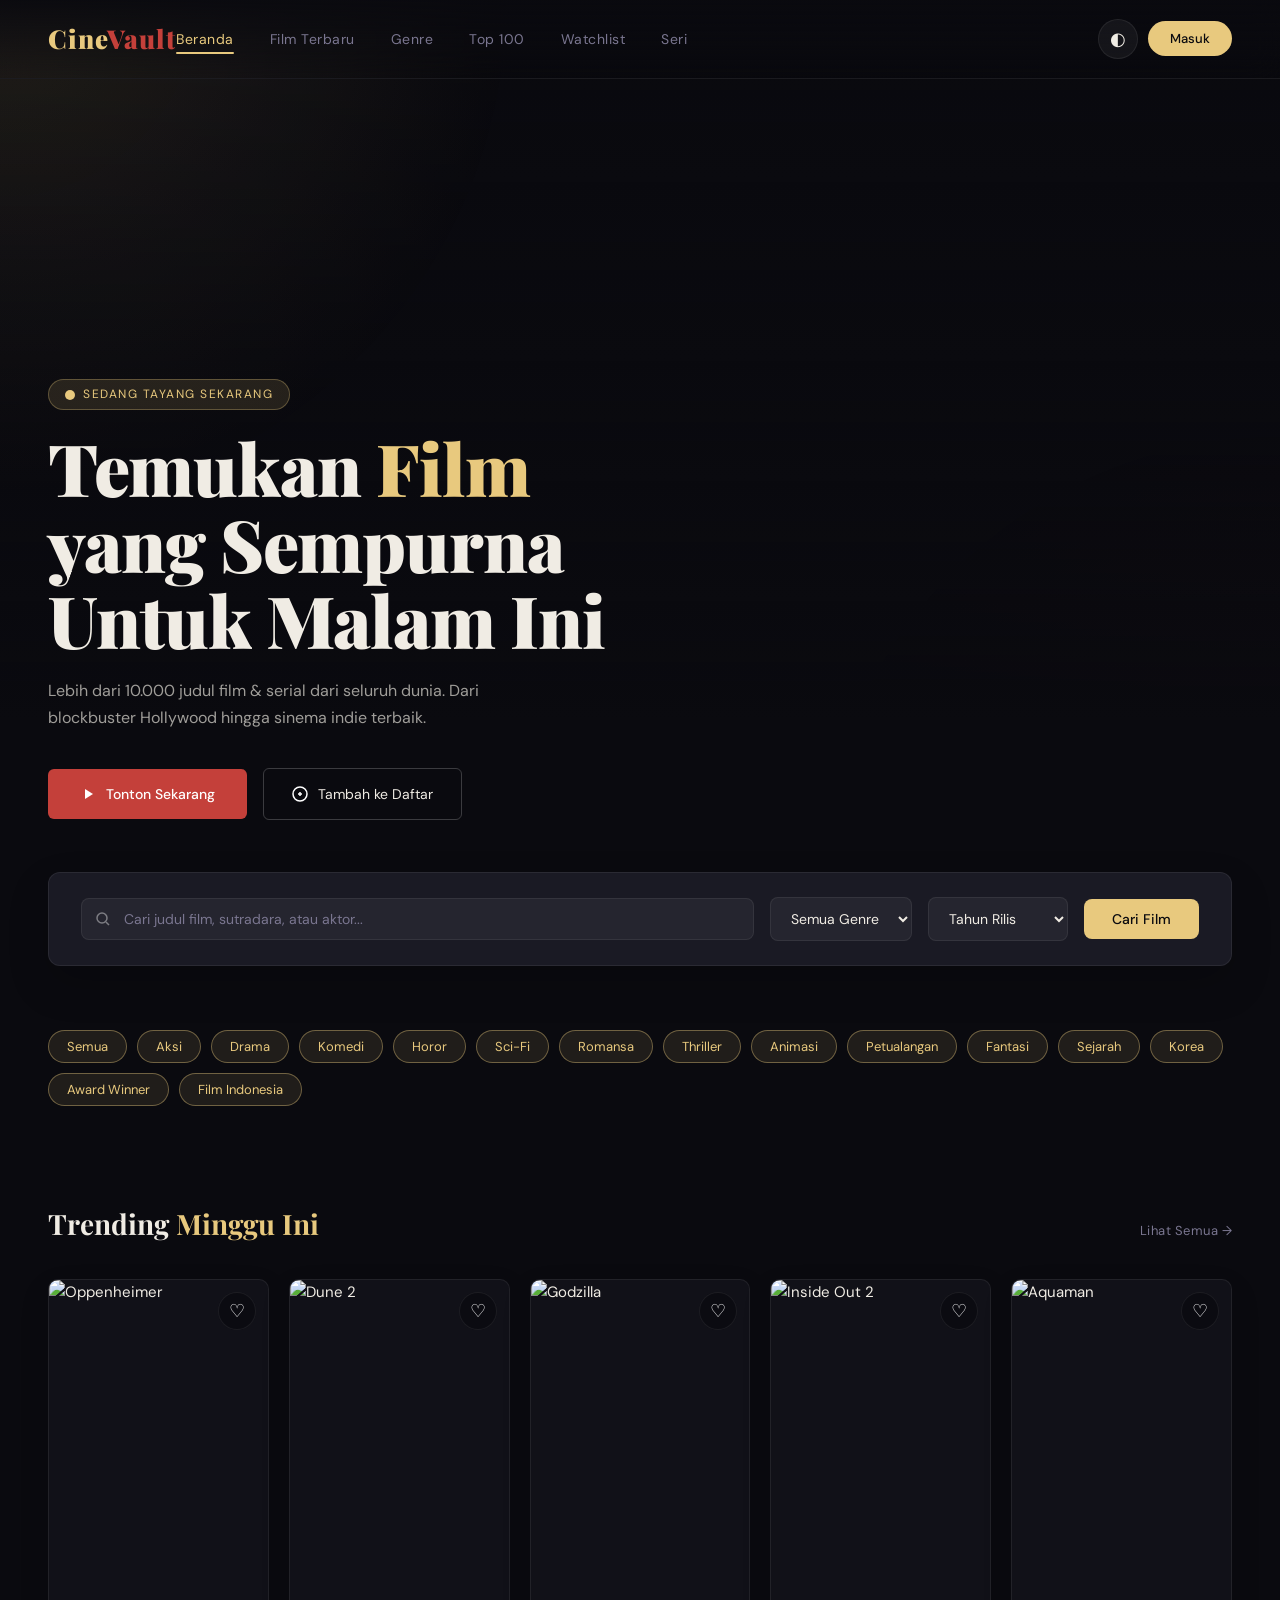
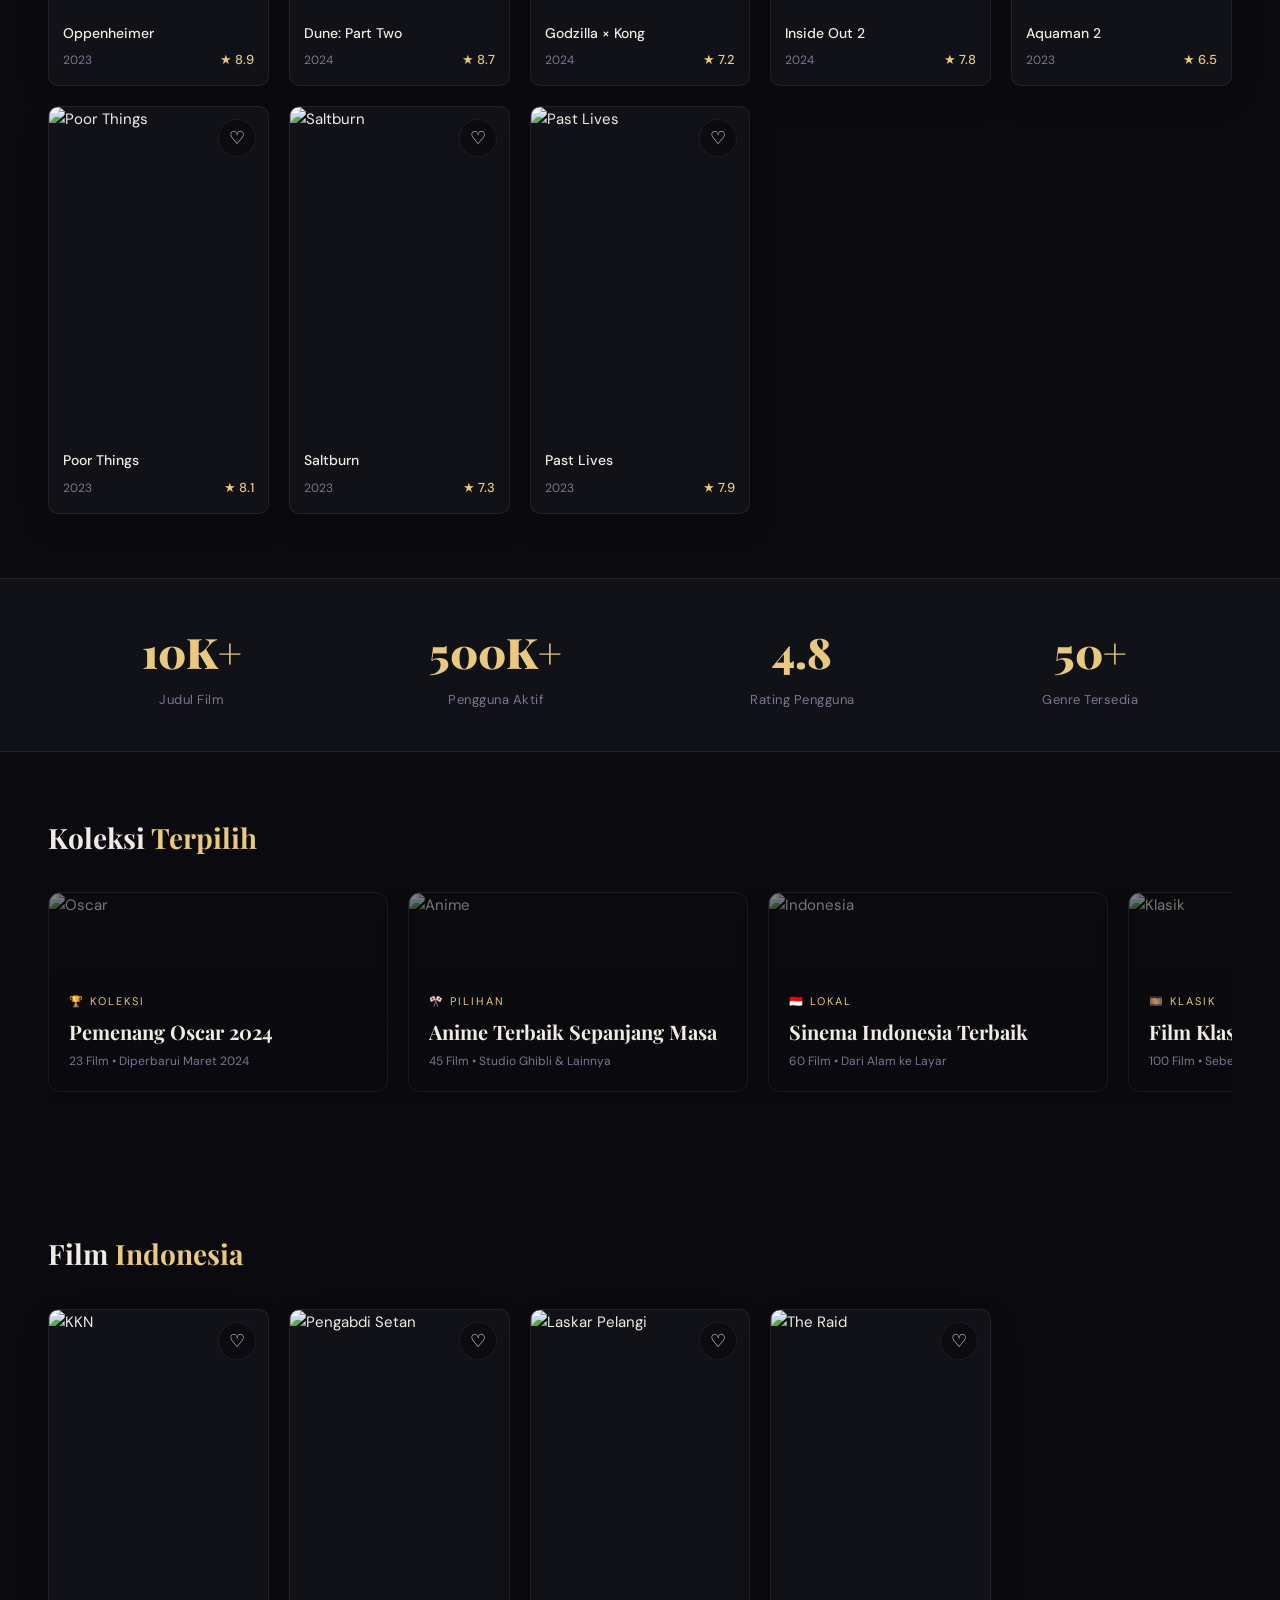
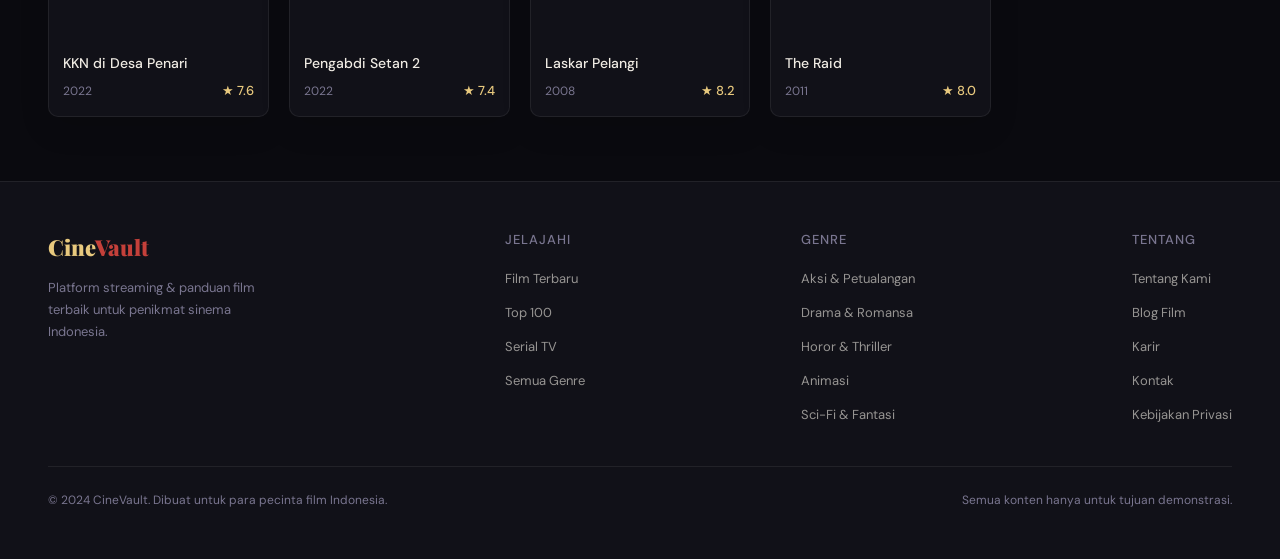
==== commit 22630788: "feat: implement watchlist feature with theme toggle and enhanced navigation Co-authored-by: Copilot " ====
--- a/cinevault.html
+++ b/cinevault.html
@@ -17,8 +17,10 @@
     <li><a href="#" data-page="terbaru" onclick="navigateTo('terbaru'); return false;">Film Terbaru</a></li>
     <li><a href="#" data-page="genre" onclick="navigateTo('genre'); return false;">Genre</a></li>
     <li><a href="#" data-page="top100" onclick="navigateTo('top100'); return false;">Top 100</a></li>
+    <li><a href="#" data-page="watchlist" onclick="navigateTo('watchlist'); return false;">Watchlist</a></li>
     <li><a href="#" data-page="seri" onclick="navigateTo('seri'); return false;">Seri</a></li>
   </ul>
+  <button class="theme-toggle" type="button" data-theme-toggle aria-label="Ganti tema">◐</button>
   <button class="nav-btn">Masuk</button>
 </nav>
 
@@ -57,7 +59,9 @@
       <option>Semua Genre</option>
       <option>Aksi</option><option>Drama</option><option>Komedi</option>
       <option>Horor</option><option>Sci-Fi</option><option>Romansa</option>
-      <option>Thriller</option><option>Animasi</option>
+      <option>Thriller</option><option>Animasi</option><option>Petualangan</option>
+      <option>Fantasi</option><option>Sejarah</option><option>Korea</option>
+      <option>Kuliner</option><option>True Story</option>
     </select>
     <select class="genre-select">
       <option>Tahun Rilis</option>
@@ -78,6 +82,10 @@
       <button class="genre-pill">Romansa</button>
       <button class="genre-pill">Thriller</button>
       <button class="genre-pill">Animasi</button>
+      <button class="genre-pill">Petualangan</button>
+      <button class="genre-pill">Fantasi</button>
+      <button class="genre-pill">Sejarah</button>
+      <button class="genre-pill">Korea</button>
       <button class="genre-pill">Award Winner</button>
       <button class="genre-pill">Film Indonesia</button>
     </div>
@@ -460,6 +468,22 @@
   </section>
 </div>
 
+<!-- ==================== PAGE: WATCHLIST ==================== -->
+<div id="page-watchlist" class="page">
+  <div class="page-hero">
+    <h1 class="page-hero-title">Watchlist <em>Saya</em></h1>
+    <p class="page-hero-sub">Simpan film favoritmu di sini dan buka lagi kapan saja.</p>
+  </div>
+  <section>
+    <div class="section-header">
+      <h2 class="section-title">Film <span>Tersimpan</span></h2>
+      <a class="see-all" href="#" onclick="navigateTo('beranda'); return false;">Kembali ke Beranda →</a>
+    </div>
+    <div class="movie-grid" id="watchlist-grid"></div>
+    <p class="empty-state" id="watchlist-empty">Belum ada film favorit. Klik tombol simpan di kartu film untuk menambahkannya ke watchlist.</p>
+  </section>
+</div>
+
 <!-- MODAL -->
 <div class="modal-overlay" id="modal" onclick="if(event.target===this)closeModal()">
   <div class="modal" id="modal-content">
--- a/cinevault.css
+++ b/cinevault.css
@@ -12,6 +12,18 @@
   --gold: #e8c97e;
 }
 
+body[data-theme="light"] {
+  --bg: #f4eee5;
+  --bg2: #ffffff;
+  --bg3: #fff8ef;
+  --accent: #9c6a22;
+  --accent2: #b94a36;
+  --text: #1f1a14;
+  --muted: #665a4f;
+  --border: rgba(31,26,20,0.12);
+  --gold: #9c6a22;
+}
+
 html { scroll-behavior: smooth; }
 
 body {
@@ -21,6 +33,18 @@
   font-size: 15px;
   line-height: 1.6;
   overflow-x: hidden;
+  transition: background 0.25s ease, color 0.25s ease;
+}
+
+body::before {
+  content: '';
+  position: fixed;
+  inset: 0;
+  pointer-events: none;
+  background:
+    radial-gradient(circle at top left, rgba(232,201,126,0.12), transparent 34%),
+    radial-gradient(circle at bottom right, rgba(196,64,58,0.08), transparent 32%);
+  opacity: 0.9;
 }
 
 /* ── PAGE SYSTEM ── */
@@ -47,8 +71,12 @@
   justify-content: space-between;
   padding: 18px 48px;
   background: linear-gradient(to bottom, rgba(10,10,15,0.95), transparent);
-  backdrop-filter: blur(8px);
+  backdrop-filter: blur(16px);
   border-bottom: 1px solid var(--border);
+}
+
+body[data-theme="light"] nav {
+  background: linear-gradient(to bottom, rgba(244,238,229,0.98), rgba(244,238,229,0.72));
 }
 .logo {
   font-family: 'Playfair Display', serif;
@@ -97,6 +125,28 @@
 }
 .nav-btn:hover { opacity: 0.85; }
 
+.theme-toggle {
+  width: 40px;
+  height: 40px;
+  margin-left: auto;
+  margin-right: 10px;
+  border-radius: 50%;
+  border: 1px solid var(--border);
+  background: rgba(255,255,255,0.05);
+  color: var(--text);
+  cursor: pointer;
+  font-size: 18px;
+  display: inline-flex;
+  align-items: center;
+  justify-content: center;
+  transition: transform 0.2s, background 0.2s, border-color 0.2s;
+}
+.theme-toggle:hover {
+  transform: translateY(-1px);
+  border-color: rgba(232,201,126,0.4);
+  background: rgba(232,201,126,0.12);
+}
+
 /* ── HERO ── */
 .hero {
   min-height: 100vh;
@@ -114,10 +164,14 @@
   background-position: center top;
   filter: brightness(0.35);
 }
+body[data-theme="light"] .hero-bg { filter: brightness(0.7) saturate(0.92); }
 .hero-gradient {
   position: absolute;
   inset: 0;
   background: linear-gradient(to top, #0a0a0f 20%, rgba(10,10,15,0.4) 60%, transparent);
+}
+body[data-theme="light"] .hero-gradient {
+  background: linear-gradient(to top, rgba(244,238,229,0.96) 18%, rgba(244,238,229,0.42) 58%, transparent);
 }
 .hero-content { position: relative; z-index: 2; max-width: 680px; }
 .hero-badge {
@@ -209,6 +263,7 @@
   display: flex;
   gap: 16px;
   align-items: center;
+  box-shadow: 0 18px 40px rgba(0,0,0,0.18);
 }
 .search-input-wrap { flex: 1; position: relative; }
 .search-input-wrap svg { position: absolute; left: 14px; top: 50%; transform: translateY(-50%); opacity: 0.4; }
@@ -224,6 +279,10 @@
   outline: none;
   transition: border-color 0.2s;
 }
+.search-input:focus,
+select.genre-select:focus {
+  box-shadow: 0 0 0 3px rgba(232,201,126,0.14);
+}
 .search-input:focus { border-color: var(--accent); }
 .search-input::placeholder { color: var(--muted); }
 select.genre-select {
@@ -239,6 +298,11 @@
   cursor: pointer;
 }
 select.genre-select option { background: #1a1a24; }
+body[data-theme="light"] .search-input,
+body[data-theme="light"] select.genre-select {
+  background: rgba(255,255,255,0.86);
+}
+body[data-theme="light"] select.genre-select option { background: #fffaf1; }
 .search-btn {
   background: var(--accent);
   color: #0a0a0f;
@@ -277,6 +341,7 @@
   cursor: pointer;
   transition: transform 0.25s, border-color 0.25s;
   position: relative;
+  box-shadow: 0 12px 30px rgba(0,0,0,0.12);
 }
 .movie-card:hover { transform: translateY(-6px); border-color: rgba(232,201,126,0.3); }
 .movie-poster { width: 100%; aspect-ratio: 2/3; object-fit: cover; display: block; }
@@ -297,8 +362,11 @@
   padding: 16px;
 }
 .movie-card:hover .movie-overlay { opacity: 1; }
+body[data-theme="light"] .movie-overlay {
+  background: linear-gradient(to top, rgba(255,250,242,0.96) 28%, transparent 76%);
+}
 .overlay-genre { font-size: 11px; color: var(--accent); letter-spacing: 1px; text-transform: uppercase; margin-bottom: 6px; }
-.overlay-desc { font-size: 12px; color: rgba(240,236,228,0.75); line-height: 1.5; display: -webkit-box; -webkit-line-clamp: 3; -webkit-box-orient: vertical; overflow: hidden; margin-bottom: 12px; }
+.overlay-desc { font-size: 12px; color: rgba(240,236,228,0.75); line-height: 1.5; line-clamp: 3; display: -webkit-box; -webkit-line-clamp: 3; -webkit-box-orient: vertical; overflow: hidden; margin-bottom: 12px; }
 .overlay-btn {
   display: inline-flex;
   align-items: center;
@@ -314,6 +382,35 @@
   align-self: flex-start;
 }
 
+.watchlist-btn {
+  position: absolute;
+  top: 12px;
+  right: 12px;
+  z-index: 3;
+  width: 38px;
+  height: 38px;
+  border-radius: 50%;
+  border: 1px solid var(--border);
+  background: rgba(10,10,15,0.68);
+  color: #fff;
+  cursor: pointer;
+  display: inline-flex;
+  align-items: center;
+  justify-content: center;
+  font-size: 18px;
+  backdrop-filter: blur(8px);
+  transition: transform 0.2s, background 0.2s, border-color 0.2s;
+}
+.watchlist-btn:hover { transform: scale(1.06); border-color: rgba(232,201,126,0.35); }
+.watchlist-btn.is-active {
+  background: var(--accent2);
+  border-color: rgba(255,255,255,0.18);
+}
+
+.movie-card.is-hidden {
+  display: none;
+}
+
 /* ── FEATURED ROW ── */
 .featured-scroll {
   display: flex;
@@ -333,6 +430,7 @@
   flex-shrink: 0;
   border: 1px solid var(--border);
   transition: transform 0.25s;
+  box-shadow: 0 12px 30px rgba(0,0,0,0.12);
 }
 .featured-card:hover { transform: scale(1.02); }
 .featured-bg { width: 100%; height: 100%; object-fit: cover; filter: brightness(0.5); display: block; }
@@ -382,6 +480,7 @@
   cursor: pointer;
   transition: transform 0.2s, opacity 0.2s;
   text-align: center;
+  box-shadow: 0 10px 24px rgba(0,0,0,0.1);
 }
 .genre-big-card:hover { transform: translateY(-4px); opacity: 0.9; }
 .genre-icon { font-size: 32px; margin-bottom: 12px; }
@@ -400,6 +499,7 @@
   gap: 24px;
   cursor: pointer;
   transition: border-color 0.2s;
+  box-shadow: 0 10px 24px rgba(0,0,0,0.1);
 }
 .coming-card:hover { border-color: rgba(232,201,126,0.3); }
 .coming-date {
@@ -458,6 +558,20 @@
 .top-score { font-size: 18px; color: var(--accent); font-weight: 700; white-space: nowrap; }
 .top-note { text-align: center; color: var(--muted); font-size: 13px; margin-top: 32px; }
 
+.empty-state {
+  display: none;
+  margin-top: 24px;
+  padding: 20px 22px;
+  border: 1px dashed var(--border);
+  border-radius: 14px;
+  color: var(--muted);
+  background: rgba(255,255,255,0.03);
+}
+
+.saved-card {
+  cursor: pointer;
+}
+
 /* ── MODAL ── */
 .modal-overlay {
   display: none;
@@ -469,6 +583,9 @@
   justify-content: center;
   backdrop-filter: blur(6px);
 }
+body[data-theme="light"] .modal-overlay {
+  background: rgba(22,18,14,0.38);
+}
 .modal-overlay.open { display: flex; }
 .modal {
   background: var(--bg3);
@@ -479,6 +596,7 @@
   max-height: 85vh;
   display: flex;
   overflow: hidden;
+  box-shadow: 0 30px 90px rgba(0,0,0,0.28);
 }
 .modal-poster { width: 260px; min-width: 260px; object-fit: cover; }
 .modal-body { padding: 36px; flex: 1; overflow-y: auto; }
@@ -532,6 +650,34 @@
 .footer-col ul a:hover { color: var(--text); }
 .footer-bottom { margin-top: 40px; border-top: 1px solid var(--border); padding-top: 24px; display: flex; justify-content: space-between; align-items: center; }
 .footer-bottom p { color: var(--muted); font-size: 12px; }
+
+body[data-theme="light"] .footer-desc,
+body[data-theme="light"] .footer-col ul a,
+body[data-theme="light"] .footer-bottom p {
+  color: var(--muted);
+}
+
+body[data-theme="light"] .movie-card,
+body[data-theme="light"] .featured-card,
+body[data-theme="light"] .coming-card,
+body[data-theme="light"] .genre-big-card,
+body[data-theme="light"] .modal,
+body[data-theme="light"] .search-bar,
+body[data-theme="light"] footer {
+  box-shadow: 0 16px 38px rgba(31,26,20,0.08);
+}
+
+.watchlist-btn:focus-visible,
+.theme-toggle:focus-visible,
+.nav-btn:focus-visible,
+.search-btn:focus-visible,
+.genre-pill:focus-visible,
+.overlay-btn:focus-visible,
+.btn-primary:focus-visible,
+.btn-secondary:focus-visible {
+  outline: 2px solid rgba(232,201,126,0.65);
+  outline-offset: 2px;
+}
 
 /* ── RESPONSIVE ── */
 @media (max-width: 768px) {
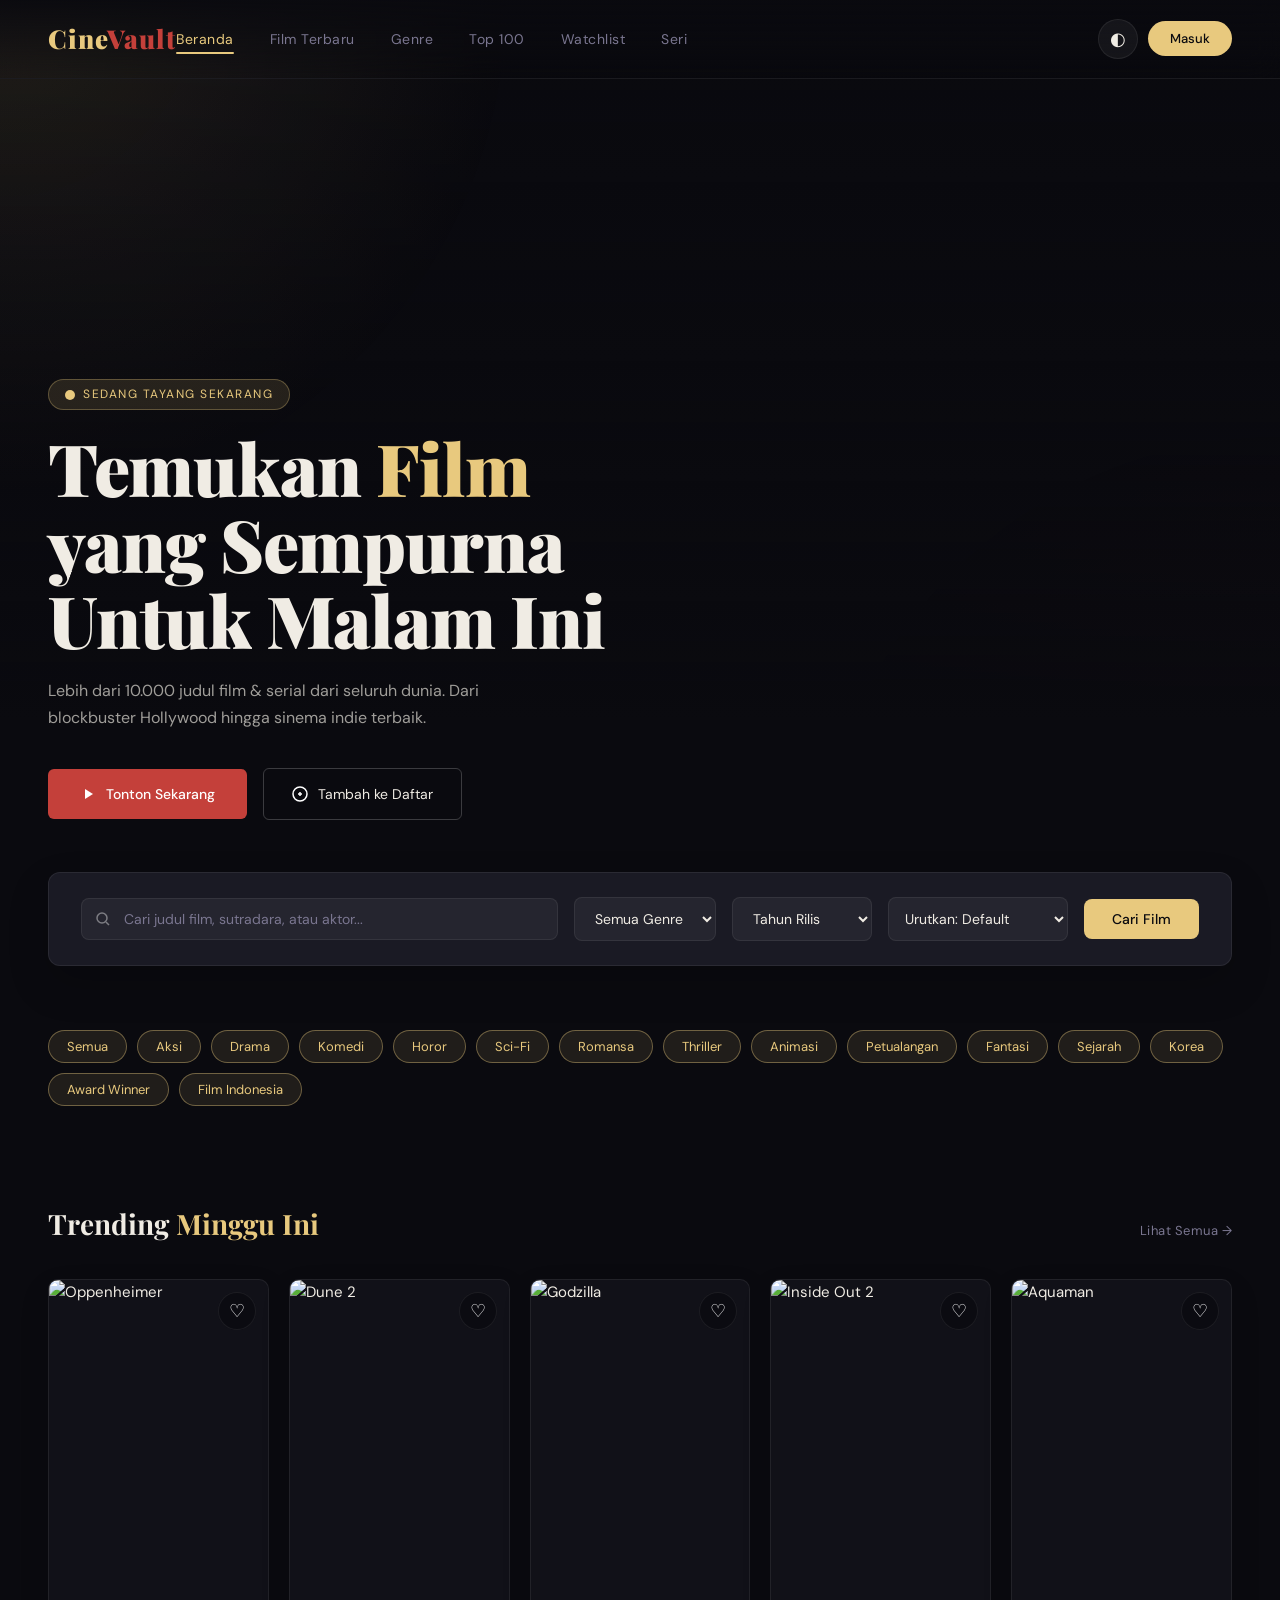
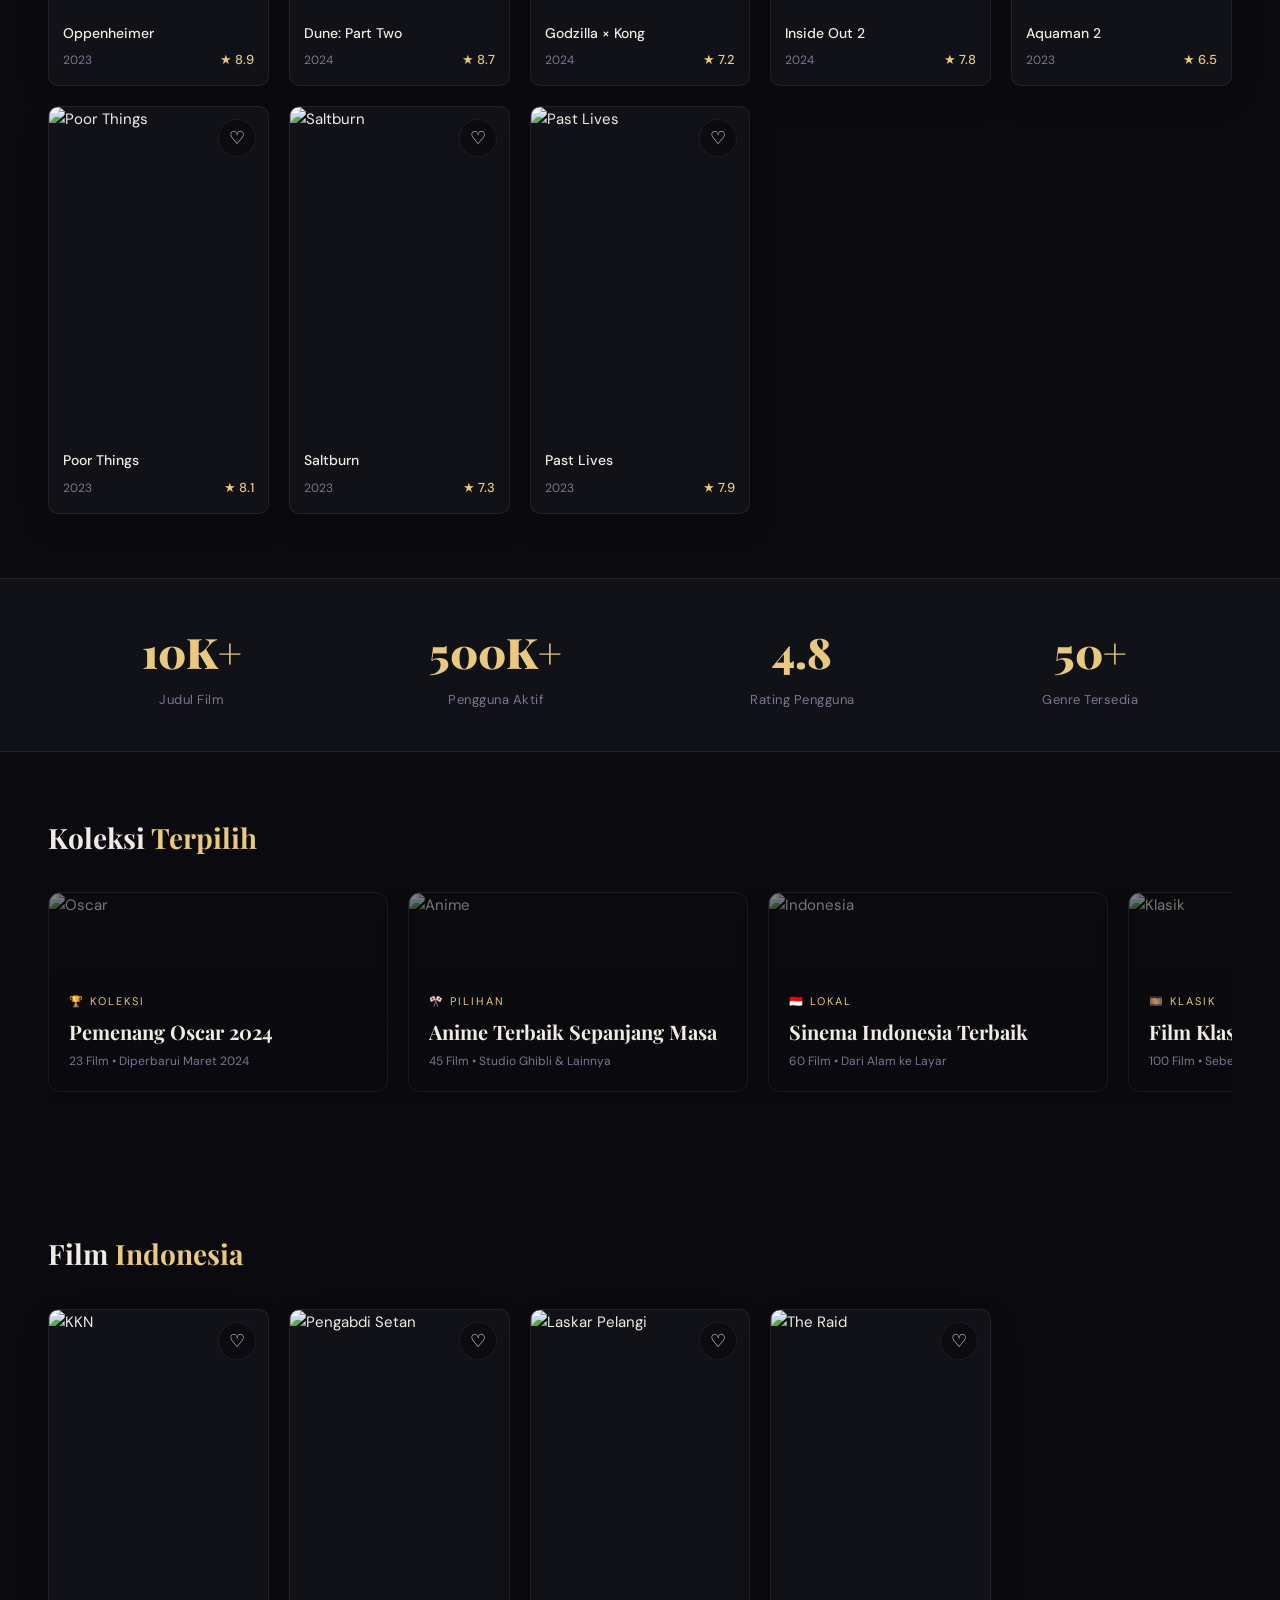
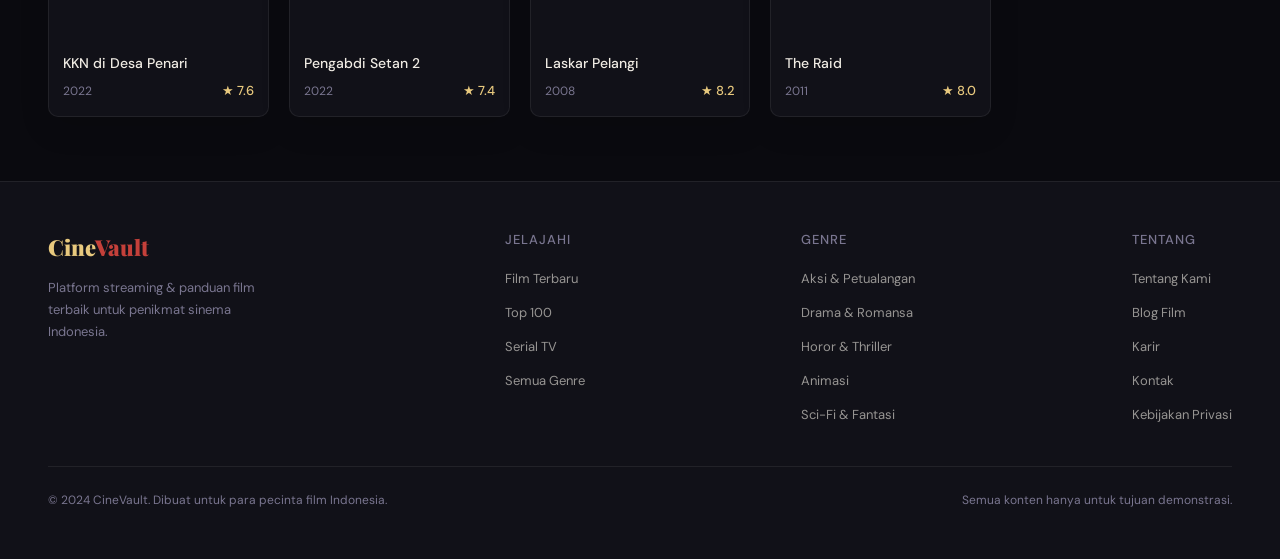
==== commit 8446db83: "feat: add sorting functionality to movie cards and implement sort select in UI Co-authored-by: Copil" ====
--- a/cinevault.html
+++ b/cinevault.html
@@ -17,7 +17,7 @@
     <li><a href="#" data-page="terbaru" onclick="navigateTo('terbaru'); return false;">Film Terbaru</a></li>
     <li><a href="#" data-page="genre" onclick="navigateTo('genre'); return false;">Genre</a></li>
     <li><a href="#" data-page="top100" onclick="navigateTo('top100'); return false;">Top 100</a></li>
-    <li><a href="#" data-page="watchlist" onclick="navigateTo('watchlist'); return false;">Watchlist</a></li>
+    <li><a href="#" data-page="watchlist" onclick="navigateTo('watchlist'); return false;">Watchlist <span id="watchlist-badge" class="watchlist-badge" aria-hidden="true">0</span></a></li>
     <li><a href="#" data-page="seri" onclick="navigateTo('seri'); return false;">Seri</a></li>
   </ul>
   <button class="theme-toggle" type="button" data-theme-toggle aria-label="Ganti tema">◐</button>
@@ -67,6 +67,15 @@
       <option>Tahun Rilis</option>
       <option>2024</option><option>2023</option><option>2022</option>
       <option>2010-2020</option><option>Klasik</option>
+    </select>
+    <select class="sort-select">
+      <option value="default">Urutkan: Default</option>
+      <option value="rating-desc">Rating (Tertinggi)</option>
+      <option value="rating-asc">Rating (Terendah)</option>
+      <option value="year-desc">Tahun (Terbaru)</option>
+      <option value="year-asc">Tahun (Terlama)</option>
+      <option value="title-asc">Judul (A→Z)</option>
+      <option value="title-desc">Judul (Z→A)</option>
     </select>
     <button class="search-btn">Cari Film</button>
   </div>
--- a/cinevault.css
+++ b/cinevault.css
@@ -111,6 +111,24 @@
   background: var(--accent);
   border-radius: 2px;
 }
+/* ── WATCHLIST BADGE ── */
+.watchlist-badge {
+  display: inline-flex;
+  align-items: center;
+  justify-content: center;
+  min-width: 20px;
+  height: 20px;
+  padding: 0 6px;
+  margin-left: 8px;
+  background: var(--accent2);
+  color: #fff;
+  font-size: 12px;
+  font-weight: 700;
+  border-radius: 999px;
+  box-shadow: 0 6px 16px rgba(0,0,0,0.2);
+  border: 1px solid rgba(255,255,255,0.08);
+}
+ 
 .nav-btn {
   background: var(--accent);
   color: #0a0a0f;
@@ -694,4 +712,17 @@
   .modal-poster { width: 100%; min-width: unset; height: 300px; }
   .coming-card { flex-wrap: wrap; }
   .top-item { padding: 12px 8px; }
-}+}
+select.sort-select {
+  background: rgba(255,255,255,0.05);
+  border: 1px solid var(--border);
+  border-radius: 8px;
+  padding: 11px 12px;
+  color: var(--text);
+  font-size: 14px;
+  font-family: 'DM Sans', sans-serif;
+  outline: none;
+  min-width: 180px;
+  cursor: pointer;
+}
+body[data-theme="light"] select.sort-select { background: rgba(255,255,255,0.86); }
